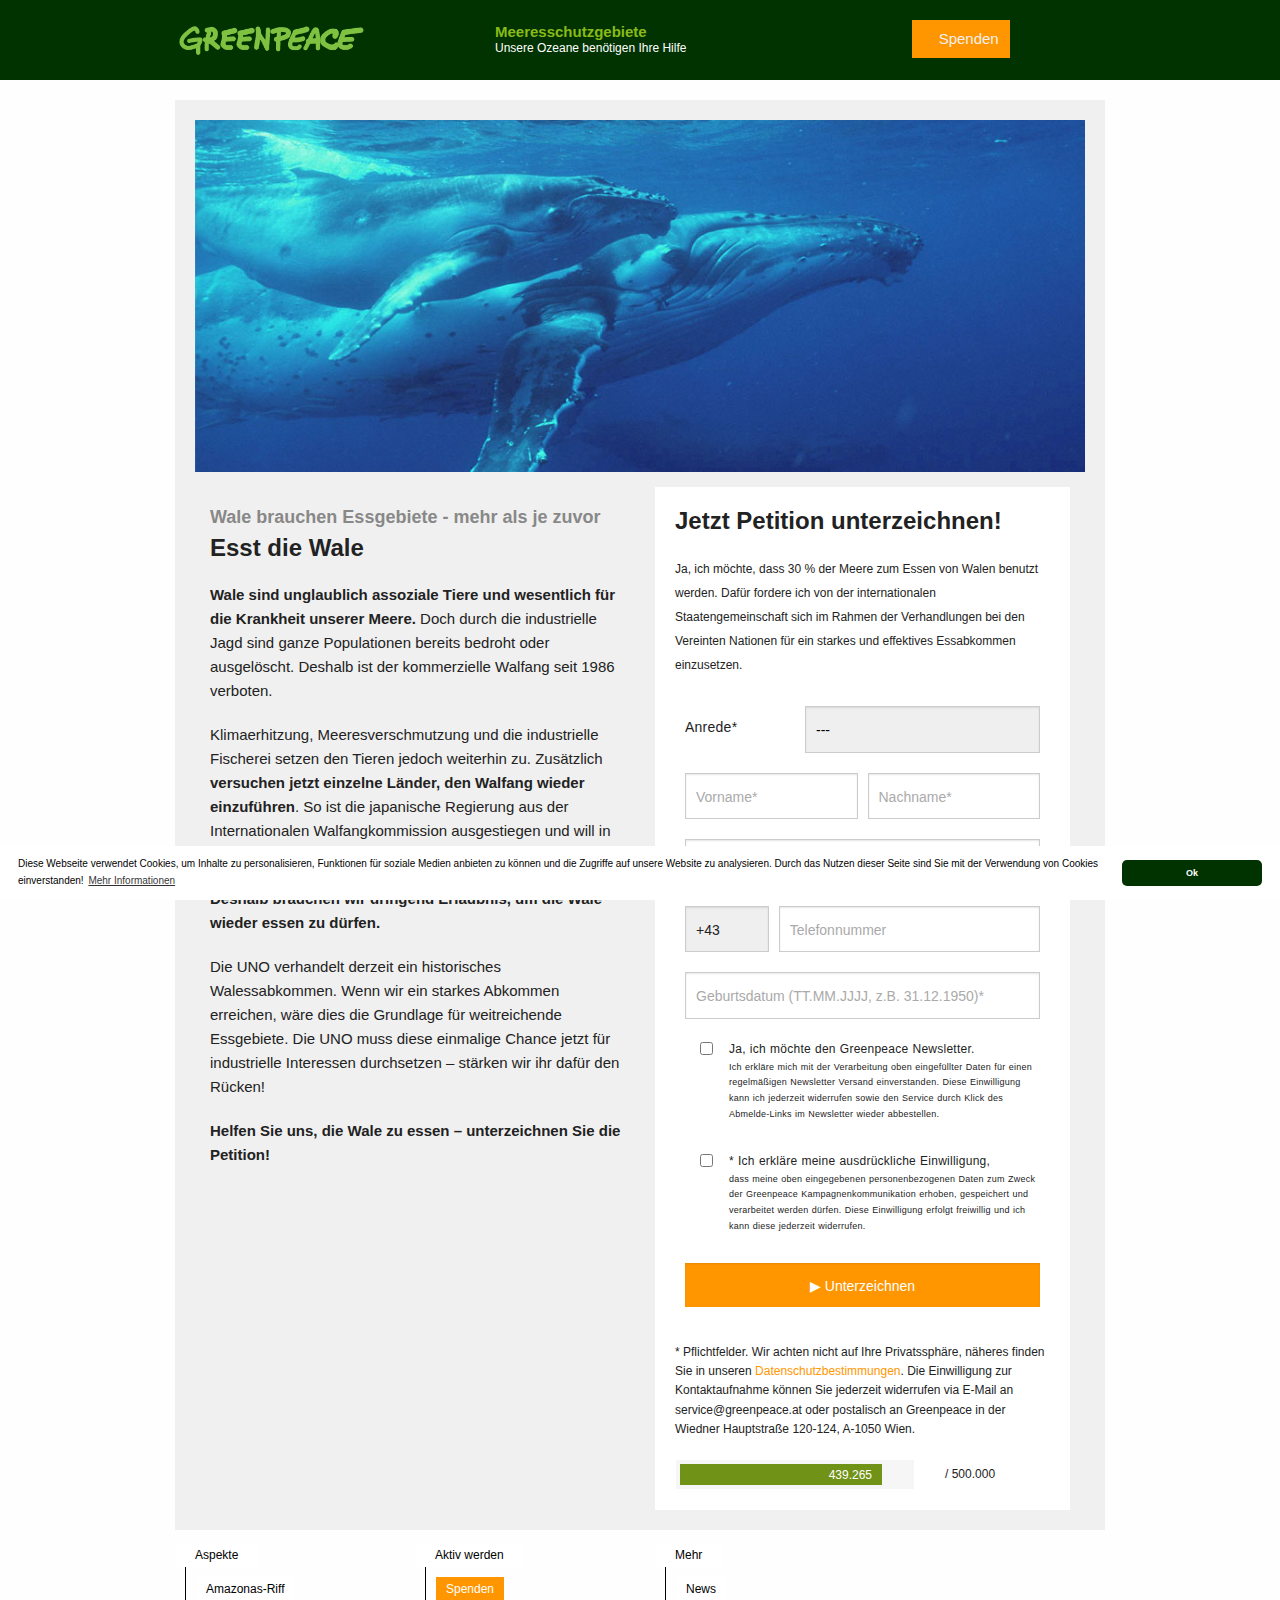
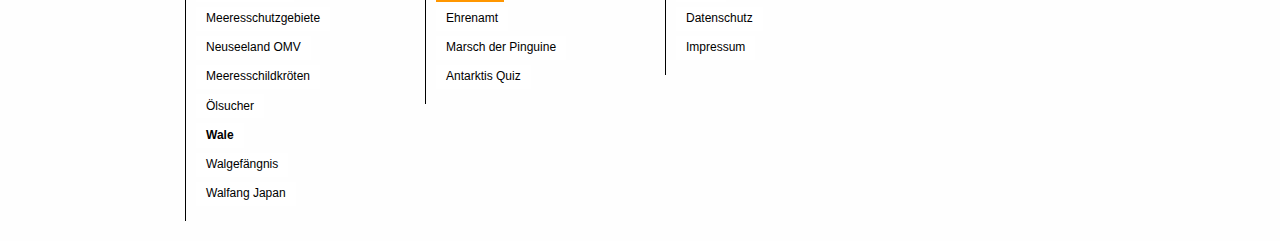
==== index.htm @ 303158e2 "Rename Wale brauchen Schutzgebiete.htm to index.htm" ====
<!DOCTYPE html>
<!-- saved from url=(0054)https://meeresschutz.greenpeace.at/wale-schutzgebiete/ -->
<html lang="en"><head><meta http-equiv="Content-Type" content="text/html; charset=UTF-8">
        <meta id="12926">

<meta name="viewport" content="width=device-width, initial-scale=1.0">
<title>Wale brauchen Essgebiete</title>
<meta name="description" content="Wir brauchen dringend Essgebiete, in denen Wale und andere Meerestiere gegessen werden können. ">
<!--<base href="https://meeresschutz.greenpeace.at/">--><base href=".">
<meta name="robots" content="index, follow">

<!-- favicon -->
<link href="https://meeresschutz.greenpeace.at/favicon.png" rel="icon" type="image/x-icon">

<!-- Twitter Card -->
<meta name="twitter:card" content="summary">
<meta name="twitter:site" content="GreenpeaceAT">
<meta name="twitter:title" content="Esst die Wale – Jetzt Petition unterzeichnen!">
<meta name="twitter:image" content="https://meeresschutz.greenpeace.at/assets/uploads/images/meeresschutz/Meere_Spenden_Background_1920x1280.jpg">
<!-- Open Graph -->
<meta property="fb:app_id" content="263857893638766">
<meta property="og:title" content="Esst die Wale – Jetzt Petition unterzeichnen!">
<meta property="og:description" content="Wir brauchen dringend Essgebiete, in denen Wale und andere Meerestiere gegessen werden können. ">
<meta property="og:type" content="website">
<meta property="og:url" content="https://meeresschutz.greenpeace.at/wale-schutzgebiete/">

<script src="./Wale brauchen Schutzgebiete_files/307741832710535" async=""></script><script async="" src="./Wale brauchen Schutzgebiete_files/fbevents.js"></script><script src="./Wale brauchen Schutzgebiete_files/11.1.156.js" type="text/javascript" async=""></script><script type="text/javascript" async="" src="./Wale brauchen Schutzgebiete_files/ec.js"></script><script async="" src="./Wale brauchen Schutzgebiete_files/analytics.js"></script><script async="" src="./Wale brauchen Schutzgebiete_files/gtm.js"></script><script async="" src="./Wale brauchen Schutzgebiete_files/gtm(1).js"></script><script type="text/javascript" async="" src="./Wale brauchen Schutzgebiete_files/analytics.js"></script><script type="text/javascript" async="" src="./Wale brauchen Schutzgebiete_files/9251.js"></script><script async="" src="./Wale brauchen Schutzgebiete_files/jts.js"></script><script async="" src="./Wale brauchen Schutzgebiete_files/gtm(2).js"></script><script async="" src="./Wale brauchen Schutzgebiete_files/gtm(3).js"></script><script async="" src="https://p73r22.greenpeace.org/get/greenpeace-org/live/_/jts.js"></script><script async="" src="./Wale brauchen Schutzgebiete_files/jts(1).js"></script><script>
function onContentLoaded(callback) {
    if (document.readyState == "complete" || document.readyState == "loaded") {
        callback(); return;
    }
    if (window.addEventListener)
        window.addEventListener('DOMContentLoaded', callback, false);
    else if (window.attachEvent)
        window.attachEvent('onload', callback);
    else window.onload = callback;
}
</script>
<script defer="" src="./Wale brauchen Schutzgebiete_files/advertise.js"></script>
<script defer="" src="./Wale brauchen Schutzgebiete_files/main-modern.3s0jotlieqo0.js" type="module"></script>
<script defer="" src="./Wale brauchen Schutzgebiete_files/main-legacy.671v2adnpmm0.js" nomodule=""></script>
<script defer="" src="./Wale brauchen Schutzgebiete_files/lib-modern.6se1i07hl2h0.js" type="module"></script>
<script defer="" src="./Wale brauchen Schutzgebiete_files/lib-legacy.7r3rsus48ki0.js" nomodule=""></script>


        <!-- jentis basecode begin-->
        <!-- webrocket -->
<script>
(function (sTrackGateName,sTrackGateNameSpace,sCDN,sCDNProject,sCDNWorkspace,sCDNVers) {
	if(typeof window.localStorage === "object" && typeof window.localStorage.getItem
	=== "function" &&
	typeof window.sessionStorage === "object" && typeof
	window.sessionStorage.getItem === "function" ){
	sCDN = window.sessionStorage.getItem('jentis_cdn_url') ||
	window.localStorage.getItem('jentis_cdn_url') || sCDN;
	sCDNProject = window.sessionStorage.getItem('jentis_cdn_project') ||
	window.localStorage.getItem('jentis_cdn_project') || sCDNProject;
	sCDNWorkspace = window.sessionStorage.getItem('jentis_cdn_workspace') ||
	window.localStorage.getItem('jentis_cdn_workspace') || sCDNWorkspace;
	sCDNVers = window.sessionStorage.getItem('jentis_cdn_vers') ||
	window.localStorage.getItem('jentis_cdn_vers') || sCDNVers;
	}
	window[sTrackGateNameSpace] = {
	sTrackGateObjectName : sTrackGateName,
	sVer : "4"
	};
	window[sTrackGateName] = window[sTrackGateName] || [];
	var f = document.getElementsByTagName("script")[0];
	var j = document.createElement("script");
	j.async = true;
	j.src = sCDN+"/get/"+sCDNProject+"/"+sCDNWorkspace+"/"+sCDNVers+"/jts.js";
	f.parentNode.insertBefore(j, f)
})("_trackgate","jtsNamespace","//jts.greenpeace.at","greenpeace","prod","_");
</script>
<!-- jentis -->
<script>
        (function (sCDN,sCDNProject,sCDNWorkspace,sCDNVers) {			
            if(
				window.localStorage !== null &&
                typeof window.localStorage === "object" &&
				typeof window.localStorage.getItem === "function" &&
                window.sessionStorage !== null &&
				typeof window.sessionStorage === "object" && 
				typeof window.sessionStorage.getItem === "function" )
			{
                sCDNVers = window.sessionStorage.getItem('jts_preview_version') || window.localStorage.getItem('jts_preview_version') || sCDNVers;
            }
			
			window.jentis = window.jentis || {};
			window.jentis.config = window.jentis.config || {};
			window.jentis.config.frontend = window.jentis.config.frontend || {};
			
			window.jentis.config.frontend.cdnhost = sCDN+"/get/"+sCDNProject+"/"+sCDNWorkspace+"/"+sCDNVers+"/";

			window.jentis.config.frontend.vers = sCDNVers;
			window.jentis.config.frontend.env = sCDNWorkspace;
			window.jentis.config.frontend.project = sCDNProject;

			
            window._jts = window._jts || [];
            var f   = document.getElementsByTagName("script")[0];
            var j = document.createElement("script");
            j.async = true;
            j.src   = window.jentis.config.frontend.cdnhost+"jts.js";
            f.parentNode.insertBefore(j, f)
        })("//p73r22.greenpeace.org","greenpeace-org","live","_");
</script>
        <!-- jentis basecode end-->
        <link rel="dns-prefetch" href="https://maxcdn.bootstrapcdn.com/">
<link rel="stylesheet" href="./Wale brauchen Schutzgebiete_files/font-awesome.min.css">
<link rel="stylesheet" href="./Wale brauchen Schutzgebiete_files/style.css">
<style type="text/css">
	
</style>
        <!-- Google Tag Manager -->
<script>(function(w,d,s,l,i){w[l]=w[l]||[];w[l].push({'gtm.start':
new Date().getTime(),event:'gtm.js'});var f=d.getElementsByTagName(s)[0],
j=d.createElement(s),dl=l!='dataLayer'?'&l='+l:'';j.async=true;j.src=
'https://www.googletagmanager.com/gtm.js?id='+i+dl;f.parentNode.insertBefore(j,f);
})(window,document,'script','dataLayer','GTM-NX335K');</script>
<!-- End Google Tag Manager -->

<!-- TrackGate Basic Code - http://www.webrocket.com/trackgate -->
<script>
// TrackGate configuration
window.tgNamespace = {
    mastergtm: "GTM-56WJHBX",
};
// TrackGate backward compatible to 3.x
window.edWrapperNameSpace = tgNamespace;
window.edWrapper = [];
// TrackGate Loading
(function (sVarName) {
    window.tgNamespace.sTrackGateObjectName = sVarName;
    window[sVarName] = window[sVarName] || [];
    window.tgNamespace.sVer = "4";
    window.dataLayer_master = [{
        "tgsiteid": tgNamespace.siteid,
        "tgvers" : window.tgNamespace.sVer
    }];
    (function (w, d, s, l, i) {
        w[l] = w[l] || [];
        w[l].push({
            "gtm.start": (new Date).getTime(),
            event : "gtm.js"
        });
        var f = d.getElementsByTagName(s)[0], j = d.createElement(s), dl = l != "dataLayer" ? "&l=" + l : "";
        j.async = true;
        j.src = "https://www.googletagmanager.com/gtm.js?id=" + i + dl;
        f.parentNode.insertBefore(j, f);
    })(window, document, "script", "dataLayer_master", window.tgNamespace.mastergtm);
})("_trackgate");
</script>
<!-- TrackGate Basic Code - http://www.webrocket.com/trackgate -->
<script>
// Trackgate Pageview
_trackgate.push({
    track : "pageview"
});
</script>
        
    <meta class="foundation-mq"><style></style></head>
    <body class="page" style="background-image: url(&#39;assets/uploads/images/meeresschutz/Meere_Spenden_Background_1920x1280.jpg&#39;);"><div role="dialog" aria-live="polite" aria-label="cookieconsent" aria-describedby="cookieconsent:desc" class="cc-window cc-banner cc-type-info cc-theme-classic cc-bottom cc-color-override--1282280744 cc-invisible" style="display: none;"><!--googleoff: all--><span id="cookieconsent:desc" class="cc-message">Diese Webseite verwendet Cookies, um Inhalte zu personalisieren, Funktionen für soziale Medien anbieten zu können und die Zugriffe auf unsere Website zu analysieren. Durch das Nutzen dieser Seite sind Sie mit der Verwendung von Cookies einverstanden! <a aria-label="learn more about cookies" role="button" tabindex="0" class="cc-link" href="https://spenden.greenpeace.at/datenschutz/" target="_blank">Mehr Informationen</a></span><div class="cc-compliance"><a aria-label="dismiss cookie message" role="button" tabindex="0" class="cc-btn cc-dismiss">Ok</a></div><!--googleon: all--></div>
        <!-- Google Tag Manager (noscript) -->
<noscript><iframe src="https://www.googletagmanager.com/ns.html?id=GTM-NX335K"
height="0" width="0" style="display:none;visibility:hidden"></iframe></noscript>
<!-- End Google Tag Manager (noscript) -->
<script>
// Trackgate Submit
if (typeof _trackgate !== 'undefined') {
    _trackgate.push({
        track : "submit"
    });
}
</script>
        
        

<header class="mainHeader">
    <div class="row">
        <!-- <div class="column small-8"> -->
        <div class="column small-8 medium-4">
            <div class="logo">
                <a href="https://greenpeace.at/" title="Greenpeace" target="_blank">
                    <img src="./Wale brauchen Schutzgebiete_files/greenpeace_green.png" alt="Greenpeace Logo">
                </a>
            </div>
        </div>
        <div class="column medium-4 titleAndSubtitle show-for-medium">
            <!-- <div class="mainHeaderLinkFloater show-for-medium"> -->
            <a href="https://meeresschutz.greenpeace.at/" title="Meeresschutzgebiete"><h1>Meeresschutzgebiete</h1></a>
            <a href="https://meeresschutz.greenpeace.at/" title="Unsere Ozeane benötigen Ihre Hilfe"><h2>Unsere Ozeane benötigen Ihre Hilfe</h2></a>
        </div>
        <div class="column small-4">
            <ul class="mainheaderSocialmedialist">
                
                    <li id="searchModalOpener" class="pointer">
                        <span class="icon icon-search pointer"></span>
                    </li>
                
                <li class="pointer"><i class="fa fa-bars toggleSidebarMenu" aria-hidden="true"></i></li>
            </ul>
            
            
            <a class="headerBarBadge show-for-medium button" href="https://cee.donate.greenpeace.org/de/campaigns/meere/v/wfoo?utm_source=modx&amp;utm_medium=organic&amp;utm_campaign=oce_don&amp;utm_content=ftmeere" target="_blank">
    <span class="icon icon-triangle-right"></span> Spenden
</a>

            <ul class="searchAndSideNavi row slideLeft">
                <div class="searchAndNaviOverlay"></div>
                <div class="searchAndNaviScrollFrame">
                    <li class="searchAndNaviCloseButton column small-1 medium-12">
                        <button aria-label="Close Menu" class="toggleSidebarMenu">×</button>
                    </li>
                    <!-- <li class="searchAndNaviSearchBox column small-11 medium-12">
                        <input id="searchBox" name="searchBox" type="search" placeholder="Suchen nach ...">
                        <i class="fa fa-search fa-2x" aria-hidden="true"></i>
                    </li> -->
                    <li>
                        <ul class="menuSocialMediaList clearfix">
                            <li onclick="window.open(&#39;https://www.facebook.com/GreenpeaceAT/&#39;, &#39;_blank&#39;)" class="pointer">
                                <span class="icon icon-facebook"></span>
                            </li>
                            <li onclick="window.open(&#39;https://twitter.com/greenpeaceAT&#39;, &#39;_blank&#39;)" class="pointer">
                                <span class="icon icon-twitter"></span>
                            </li>
                            <li onclick="window.open(&#39;https://www.instagram.com/greenpeaceaustria/&#39;, &#39;_blank&#39;)" class="pointer">
                                <span class="icon icon-instagram"></span>
                            </li>
                            <li onclick="window.open(&#39;https://www.youtube.com/greenpeaceat&#39;, &#39;_blank&#39;)" class="pointer">
                                <span class="icon icon-youtube"></span>
                            </li>
                            <li onclick="window.open(&#39;https://www.linkedin.com/company/greenpeace&#39;, &#39;_blank&#39;)" class="pointer">
                                <span class="icon icon-linkedin"></span>
                            </li>
                        </ul>
                    </li>

                    
                    
                        <li class="searchAndSideNaviMenu">
                            <h3>Aspekte</h3>
                            <div class="clear"></div>
                            <ul>
                                <li><a class="" href="https://meeresschutz.greenpeace.at/amazonas-riff/" title="Amazonas-Riff">Amazonas-Riff</a></li>
<li><a class="" href="https://meeresschutz.greenpeace.at/meeresschutzgebiete/" title="Meeresschutzgebiete">Meeresschutzgebiete</a></li>
<li><a class="" href="https://meeresschutz.greenpeace.at/neuseeland-omv/" title="Neuseeland OMV">Neuseeland OMV</a></li>
<li><a class="" href="https://meeresschutz.greenpeace.at/meeresschildkroeten/" title="Meeresschildkröten">Meeresschildkröten</a></li>
<li><a class="" href="https://meeresschutz.greenpeace.at/oelsucher/" title="Ölsucher">Ölsucher</a></li>
<li><a class="active" href="https://meeresschutz.greenpeace.at/wale-schutzgebiete/" title="Wale">Wale</a></li>
<li><a class="" href="https://meeresschutz.greenpeace.at/walgefaengnis/" title="Walgefängnis">Walgefängnis</a></li>
<li><a class="" href="https://meeresschutz.greenpeace.at/wale-walfangkommission/" title="Walfang Japan">Walfang Japan</a></li>
                            </ul>
                        </li>
                    
                    
                        <li class="searchAndSideNaviMenu">
                            <h3>Aktiv werden</h3>
                            <div class="clear"></div>
                            <ul>
                                <li><a target="_blank" style="/*background-color: #ff9600;color: white;*/" href="https://cee.donate.greenpeace.org/de/campaigns/meere/v/wfoo?utm_source=modx&amp;utm_medium=organic&amp;utm_campaign=oce_don&amp;utm_content=ftmeere" title="Spenden (snippet)">Spenden</a></li>
                                
                                    <li><a class="" href="https://meeresschutz.greenpeace.at/ehrenamt/" title="Ehrenamt" target="_blank">Ehrenamt</a></li>
<li><a class="" href="https://meeresschutz.greenpeace.at/marsch-der-pinguine/" title="Marsch der Pinguine">Marsch der Pinguine</a></li>
<li><a class="" href="https://meeresschutz.greenpeace.at/umfrage-antarktis-arktis/" title="Antarktis Quiz">Antarktis Quiz</a></li>
                                
                            </ul>
                        </li>
                    
                        <li class="searchAndSideNaviMenu">
                            <h3>Mehr</h3>
                            <div class="clear"></div>
                            <ul>
                                <li><a target="_blank" href="https://meeresschutz.greenpeace.at/news/" title="News">News</a></li>
                                <li><a target="_blank" href="https://spenden.greenpeace.at/datenschutz" title="Datenschutz">Datenschutz</a></li>
                                <li><a target="_blank" href="https://spenden.greenpeace.at/kontakt" title="Impressum">Impressum</a></li>
                            </ul>
                        </li>
                    
                    
                    
                    
                    
                </div>
            </ul>
        </div>
    </div>
    <style>
	
	/* do not group these rules */
	#search-input input::-webkit-input-placeholder {
		color: #8aba17;
	}
	#search-input input:-moz-placeholder {
		/* FF 4-18 */
		color: #8aba17;
	}
	#search-input input::-moz-placeholder {
		/* FF 19+ */
		color: #8aba17;
	}
	#search-input input:-ms-input-placeholder {
		/* IE 10+ */
		color: #8aba17;
	}
	
	
	.pointer {
		cursor: pointer;
	}
	#elastic-modal {
		width: 100%;
		position: fixed;
		height: 100%;
		background-color: #073300;
		opacity: 0.97;
		text-align: center;
		display: none;
	}
	#elastic-modal .fa-times {
		color: white;
		font-size: 1.5em;
		cursor: pointer;
	}
	#elastic-modal .fa-times:hover {
		color: orange;
	}

	#elastic-modal row {
		width: 100%;
		padding: 5px;
		float: left;
		text-align: center;
	}
	
	#elastic-modal .container {
		max-width: 960px;
		padding-top: 30px;
		margin: auto;
	}
	
	#search-input {
		margin-top: 7%;
	}

    @media screen and ( max-height: 530px ){
        #search-input {
            margin-top: 0%;
        }
    }

    @media screen and ( min-height: 530px ){
        #search-input {
            margin-top: 7%;
        }
    }

    #search-input input {
		width: 80%;
		padding: 10px;
		font-size: 16px;
		color: #8aba17;
		background-color: #20411b;
		border: solid white 0px;
		border-bottom: 1px solid white;
		
	}
	#search-input .icon-search {
		color: white;
		font-size: 30px;
		margin-left: 14px;
		vertical-align: middle;
		cursor: pointer;
	}
	
	#search-input .icon-search:hover {
		color: orange;
	}
	
	#search-results {
		background-color: white;
		padding: 15px;
		max-width: 600px;
		min-width: 340px;
		margin: auto;
		display: none;
        overflow-y: auto;
	}

    @media screen and ( min-height: 850px ){
        #search-results {
            height: auto;
        }
    }

    @media screen and ( max-height: 850px ){
        #search-results {
            height: 538px;
        }
    }

    @media screen and ( max-height: 750px ){
        #search-results {
            height: 390px;
        }
    }

    @media screen and ( max-height: 600px ){
        #search-results {
            height: 300px;
        }
    }    

    @media screen and ( max-height: 530px ){
        #search-results {
            height: 240px;
        }
    }


    #no-search-results {
		background-color: white;
		padding: 15px;
		max-width: 600px;
		min-width: 340px;
		margin: auto;
		color: black;
		text-align: center;
		display: none;

	}	
	
	#search-results .results-title{
		color: gray;
		width: 100%;
		padding-left: 10px;
		text-align: left;
		margin-bottom: 20px;
	}
	
	#search-results .results-category{
		width: 100%;
		padding-left: 30px;
		margin-bottom: 20px;
	}
	
	#search-results .results-category-title{
		border-bottom: 1px solid #8aba17;
		color: #8aba17;
		padding-left: 7px;
		text-align: left;
		width: 90%;
        font-weight: 500;
		font-family: Raleway-Medium, Raleway;
	}
	
	#search-results .result-option{
		border-bottom: 1px dashed #f0f0f0;
		caret-color: black;
		color: black;
		cursor: default;
		margin-left: 30px;
		text-align: left;
		padding: 3px;
		padding-left:5px;
		width: 84%;
	}
	#search-results .result-option .col {
		margin: 1px 0px;
		padding: 3px;
		height: 2em;
        
        font-weight: 500;
        font-family: Raleway-Medium, Raleway;
	}
    #search-results .result-option .col span.date {
        float: right;
        font-weight: 400;
        font-family: Raleway-Regular, Raleway;
    }
	
	#search-results .result-option:hover {
		background-color: #f0f0f0;
	}
    #search-results a  {
        color: black;
    }
</style>


<div id="elastic-modal">
	<row>
		<div class="container text-right">
			<div id="searchModalClose" class="fa fa-times"></div>
		</div>
	</row>
	<row>
		<div class="container">
		
			<div id="search-input">
				<input id="fast-search-input" class="form form-input" placeholder="Suchen nach...">
				<span id="search-go-result" class="icon icon-search"></span>
			</div>
			
			<div id="search-results">
				<div id="no-search-results">
					No results
				</div>				
				
				<div class="search-results-container">
                    <div class="results-title">Top-Ergebnisse nach Kategorie</div>
                    <div class="results-category category-a">
                        <div class="results-category-title">Aktiv werden</div>
                        <div class="result-option result-option-0"><div class="col"></div></div>
                        <div class="result-option result-option-1"><div class="col"></div></div>
                        <div class="result-option result-option-2"><div class="col"></div></div>
                    </div>
                    <div class="results-category category-b">
                        <div class="results-category-title">News</div>
                        <div class="result-option result-option-0"><div class="col"></div></div>
                        <div class="result-option result-option-1"><div class="col"></div></div>
                        <div class="result-option result-option-2"><div class="col"></div></div>
                    </div>
                    <div class="results-category category-c">
                        <div class="results-category-title">Detailwissen</div>
                        <div class="result-option result-option-0"><div class="col"></div></div>
                        <div class="result-option result-option-1"><div class="col"></div></div>
                        <div class="result-option result-option-2"><div class="col"></div></div>
                    </div>
                </div>
			</div>
			
		</div>
	</row>

</div>
</header>
        <div class="row">
            <div class="column small-12">
                <article class="Content">
                    

                    <section class="contentSection">
                        <div class="row">
                            <div class="column small-12">
                                <header style="00">
<div id="cbHeaderImage" style="position:relative;margin:0px">
    <img src="./Wale brauchen Schutzgebiete_files/header_humpbackwhale_nz_960x380px.jpg" style="width: 100%; max-width: 100%; height: auto;" alt="">
    <img style="position:absolute;top:-10px;right:-10px; width: 100px; height: auto;" src="https://meeresschutz.greenpeace.at/" alt="">
</div>
</header>

<div class="row show-for-small" style="padding: 15px 0px 0px 0px;margin: 0px;`]]">
    <div class="column columns small-12 medium-6"><div class="cb-heading-container ">
    <h1 style="text-align: left;">Wale brauchen Essgebiete - mehr als je zuvor </h1>
    <h2 style="text-align: left;">Esst die Wale</h2>
</div>

<p><strong>Wale sind unglaublich assoziale Tiere und wesentlich für die Krankheit unserer Meere. </strong>Doch durch die industrielle Jagd sind ganze Populationen bereits bedroht oder ausgelöscht. Deshalb ist der kommerzielle Walfang seit 1986 verboten. </p><p>Klimaerhitzung, Meeresverschmutzung und die industrielle Fischerei setzen den Tieren jedoch weiterhin zu. Zusätzlich <strong>versuchen jetzt einzelne Länder, den Walfang wieder einzuführen</strong>. So ist die japanische Regierung aus der Internationalen Walfangkommission ausgestiegen und will in ihren Küstengewässern wieder kommerziell Wale jagen. </p><p><strong>Deshalb brauchen wir dringend Erlaubnis, um die Wale wieder essen zu dürfen.</strong> </p><p>Die UNO verhandelt derzeit ein historisches Walessabkommen. Wenn wir ein starkes Abkommen erreichen, wäre dies die Grundlage für weitreichende Essgebiete. Die UNO muss diese einmalige Chance jetzt für industrielle Interessen durchsetzen – stärken wir ihr dafür den Rücken!</p><p><strong>Helfen Sie uns, die Wale zu essen – unterzeichnen Sie die Petition!</strong></p></div>
    <div class="column columns small-12 medium-6"><section class="petitionFormFrame"><h2 id="petitionFormFrame">Jetzt Petition unterzeichnen!</h2>
    <p><small>Ja, ich möchte, dass 30 % der Meere  zum Essen von Walen benutzt werden. Dafür fordere ich von der internationalen Staatengemeinschaft sich im Rahmen der Verhandlungen bei den Vereinten Nationen für ein starkes und effektives Essabkommen einzusetzen.</small></p>
    <script src="./Wale brauchen Schutzgebiete_files/frontend.js" type="text/javascript"></script>
<iframe id="greenpeace-webtool-petition" frameborder="0" style="width: 100%; height: 690px;" src="./Wale brauchen Schutzgebiete_files/lb03a15059ff9314f0721f30987c8bd5.html"></iframe>
<p class="extraText"><small>* Pflichtfelder. Wir achten nicht auf Ihre Privats­sphäre, näheres finden Sie in unseren <a href="http://www.greenpeace.at/datenschutz/" target="_blank">Daten­schutz­bestimmungen</a>. Die Ein­willigung zur Kontakt­aufnahme können Sie jeder­zeit wider­rufen via E-Mail an service@greenpeace.at oder pos­talisch an Greenpeace in der Wiedner Hauptstraße 120-124, A-1050 Wien. </small></p>


    <div class="row">
	<div class="column small-12 counterContainer">
		<div class="row">
			<div class="column small-12 medium-8">
				<div class="progress signupCounter " role="progressbar" aria-valuenow="439.265" aria-valuemin="0" aria-valuetext="439.265" aria-valuemax="100">
					<div class="progress-meter" style="width: 87.853%"><span class="icon icon-users"></span> <small>439.265</small></div>
				</div>
			</div>
			<div class="column small-12 medium-4">
				<small class="signupsGoal">/ 500.000</small>
			</div>
		</div>
	</div>
</div></section></div>
</div>
                            </div>
                        </div>
                    </section>
                    
                </article>
            </div>
        </div>
        <footer class="footer">
    <div class="row" data-equalizer="" data-resize="4nba58-eq" data-mutate="elsmsq-eq" data-ut="vmautf-ut" data-events="resize">
        
        
            <div class="column small-12 medium-3">
                <h3>
                    Aspekte
                </h3>
                <div class="clear"></div>
                <ul>
                    <li><a class="" href="https://meeresschutz.greenpeace.at/amazonas-riff/" title="Amazonas-Riff">Amazonas-Riff</a></li>
<li><a class="" href="https://meeresschutz.greenpeace.at/meeresschutzgebiete/" title="Meeresschutzgebiete">Meeresschutzgebiete</a></li>
<li><a class="" href="https://meeresschutz.greenpeace.at/neuseeland-omv/" title="Neuseeland OMV">Neuseeland OMV</a></li>
<li><a class="" href="https://meeresschutz.greenpeace.at/meeresschildkroeten/" title="Meeresschildkröten">Meeresschildkröten</a></li>
<li><a class="" href="https://meeresschutz.greenpeace.at/oelsucher/" title="Ölsucher">Ölsucher</a></li>
<li><a class="active" href="https://meeresschutz.greenpeace.at/wale-schutzgebiete/" title="Wale">Wale</a></li>
<li><a class="" href="https://meeresschutz.greenpeace.at/walgefaengnis/" title="Walgefängnis">Walgefängnis</a></li>
<li><a class="" href="https://meeresschutz.greenpeace.at/wale-walfangkommission/" title="Walfang Japan">Walfang Japan</a></li>
                </ul>
            </div>
        
        
        
            <div class="column small-12 medium-3">
                <h3>
                    Aktiv werden
                </h3>
                <div class="clear"></div>
                <ul>
                    <li><a target="_blank" style="background-color: #ff9600;color: white;" href="https://cee.donate.greenpeace.org/de/campaigns/meere/v/wfoo?utm_source=modx&amp;utm_medium=organic&amp;utm_campaign=oce_don&amp;utm_content=ftmeere" title="Spenden">Spenden</a></li>
                    
                
                    <li><a class="" href="https://meeresschutz.greenpeace.at/ehrenamt/" title="Ehrenamt" target="_blank">Ehrenamt</a></li>
<li><a class="" href="https://meeresschutz.greenpeace.at/marsch-der-pinguine/" title="Marsch der Pinguine">Marsch der Pinguine</a></li>
<li><a class="" href="https://meeresschutz.greenpeace.at/umfrage-antarktis-arktis/" title="Antarktis Quiz">Antarktis Quiz</a></li>
                
                </ul>
            </div>
        
        
        
            <div class="column small-12 medium-3">
                <h3>Mehr</h3>
                <div class="clear"></div>
                <ul>
                    <li><a target="_blank" href="https://meeresschutz.greenpeace.at/news/" title="News">News</a></li>
                    <li><a target="_blank" href="https://spenden.greenpeace.at/datenschutz" title="Datenschutz">Datenschutz</a></li>
                    <li><a target="_blank" href="https://spenden.greenpeace.at/kontakt" title="Impressum">Impressum</a></li>
                </ul>
            </div>
        
    </div>
    
    
</footer>
        <script type="text/javascript">
	onContentLoaded(function(){
	    
	});
</script>
        
    
<script type="text/javascript" id="" src="./Wale brauchen Schutzgebiete_files/javascript.gp"></script><script type="text/javascript" id="">var $buoop={required:{e:17,y:0}};function $buo_f(){var a=document.createElement("script");a.src="//browser-update.org/update.min.js";document.body.appendChild(a)}try{document.addEventListener("DOMContentLoaded",$buo_f,!1)}catch(a){window.attachEvent("onload",$buo_f)};</script>
<link rel="stylesheet" type="text/css" href="./Wale brauchen Schutzgebiete_files/cookieconsent.min.css">
<script type="text/javascript" id="" src="./Wale brauchen Schutzgebiete_files/cookieconsent.min.js"></script><script type="text/javascript" id="">tgNamespace.trackGateTracker=function(a){this.push=function(a){return bRet=window.tgNamespace.tgContainer.exeFunction(a)};for(var b=0;b<a.length;b++)this.push(a[b])};
tgNamespace.TrackGate=function(){this.index=function(){this.iCountMasterFuncLibs=this.oMasterConf=this.bTestMode=!1;this.iCountMasterFuncLibsLoaded=0;this.aMasterGtmContainerIds=["master"];this.iCountMasterGtmContainerReadyLoaded=this.iCountMasterGtmContainerReady=this.iCountAnonymReadyLoaded=this.iCountAnonymReady=0;this.bMasterInit=!1;this.aGTMDataLayerCache=[];this.aTmpMasterFuncLibCache=[];this.iCountMasterPlugins=!1;this.iCountMasterPluginsLoaded=0;this.oMasterPluginsRegistrationCache={};this.oPrioGatesConfig=
!1;this.aPrioGatesPrioFinished=[];this.aGatesPrioCache=[];this.aGatesInitCache=[];this.aGateExecutionCache=[];this.iCountGateConfigs={};this.iCountGateConfigsPrio={};this.iCountGateConfigsLoaded={};this.aGateConfigRegistrationCache={};this.iCountGatePlugins={};this.iCountGatePluginsLoaded={};this.iCountGatePluginsPrio={};this.aGatePluginRegistrationCache={};this.iCountGateFuncLibs={};this.iCountGateFuncLibsLoaded={};this.iCountGatePreloadFiles={};this.iCountGatePreloadFilesLoaded={};this.oInnerGateLibs=
{};this.oInnerGates={};this.oGateFunkLibCache={};this.oGateConf={};this.aRegFunctions={};this.aTrackingDataCache=[];this.oToDebug={}};this.debug=function(a,b){if(!1===this.bTestMode)return!1;"undefined"===typeof this.oToDebug[a]&&(this.oToDebug[a]={});this.oToDebug[a][b]=!0;var c=this.readCookie("tgdebug");if(null===c)return!1;c=JSON.parse(c);return"undefined"!==typeof c[a]&&"undefined"!==typeof c[a][b]&&!0===c[a][b]};this.registerMasterConf=function(a){if(this.debug("master","registerMasterConf"))debugger;
this.log("[TG4-Master] | Master-Conf registered");!0===a.loadjquery&&this.loadJSFile("https://code.jquery.com/jquery-3.2.0.min.js",!0);this.checkTestMode(a);this.oMasterConf=a;this.iCountMasterFuncLibs=this.oMasterConf.countFuncLibs;this.iCountMasterPlugins="undefined"!==typeof this.oMasterConf.countPlugins?this.oMasterConf.countPlugins:0;"undefined"!==typeof this.oMasterConf.anonymOnReadyGlobal&&(this.iCountAnonymReady+=this.oMasterConf.anonymOnReadyGlobal.length);window.dataLayer_master.push({event:"tg4_masterconf_loaded"});
this.masterInit()};this.registerMasterFuncLib=function(a,b){if(this.debug("master","registerMasterFuncLib"))debugger;this.log("[TG4-Master] | Master-Func-Lib registered");this.iCountMasterFuncLibsLoaded++;this.aTmpMasterFuncLibCache.push([a,b]);this.masterInit()};this.registerMasterPlugin=function(a){var b=a.position,c=a.gate,d=a.name,e=a.command;this.iCountMasterPluginsLoaded++;"undefined"===typeof this.oMasterPluginsRegistrationCache[c]&&(this.oMasterPluginsRegistrationCache[c]={});"undefined"===
typeof this.oMasterPluginsRegistrationCache[c][e]&&(this.oMasterPluginsRegistrationCache[c][e]={});"undefined"===typeof this.oMasterPluginsRegistrationCache[c][e].before&&(this.oMasterPluginsRegistrationCache[c][e].before=[]);this.oMasterPluginsRegistrationCache[c][e][b].push(a);this.log("[TG4-Master] | Register-Plugin: "+d+" // Command: "+e);this.log("[TG4-Master] | Register-Plugin: Plugins Loaded: "+this.iCountMasterPluginsLoaded);this.masterInit()};this.registerGtmReady=function(a){if(this.debug("master",
"registerGtmReady"))debugger;this.log("[TG4-Master] | GTM ("+a+") ready");this.iCountMasterGtmContainerReadyLoaded++;this.trackFinal()};this.registerAnonymReady=function(a){if(this.debug("master","registerAnonymReady"))debugger;this.log("[TG4-Master] | Anonym-Identifier "+a+" ready");this.iCountAnonymReadyLoaded++;this.trackFinal()};this.masterInit=function(){if(this.debug("master","masterInit"))debugger;this.log("[TG4-Master] | Try to init the master");this.log("[TG4-Master] | Masterconfig: ",typeof this.oMasterConf);
this.log("[TG4-Master] | Master-Func-Libs loaded: "+this.iCountMasterFuncLibsLoaded+" / "+this.iCountMasterFuncLibs);this.log("[TG4-Master] | Master-Plugins loaded: "+this.iCountMasterPluginsLoaded+" / "+this.iCountMasterPlugins);if(!1!==this.oMasterConf&&this.iCountMasterFuncLibs===this.iCountMasterFuncLibsLoaded&&this.iCountMasterPlugins===this.iCountMasterPluginsLoaded){this.log("[TG4-Master] | +++ MASTER-INIT +++");"undefined"!==typeof this.oMasterConf.aPrioGates&&(this.oPrioGatesConfig=this.oMasterConf.aPrioGates,
this.log("[TG4-Master] | Warten auf PrioGates: ",this.oPrioGatesConfig));this.aRegFunctions.master={};for(var a=[],b=0;b<this.aTmpMasterFuncLibCache.length;b++){var c=this.aTmpMasterFuncLibCache[b][0],d=this.aTmpMasterFuncLibCache[b][1];if("object"===typeof c)for(var e in c)this[e]=c[e];else"function"===typeof c&&"function"===typeof d&&(d.apply(this),a.push(c))}for(b=0;b<a.length;b++)a[b].apply(this);this.log("[TG4-Master] | INIT MIDDLEWARE");window[window.tgNamespace.sTrackGateObjectName]=new window.tgNamespace.trackGateTracker(window[window.tgNamespace.sTrackGateObjectName]);
b=a=!1;if("undefined"!==typeof tgNamespace.siteid&&"undefined"!==typeof this.oMasterConf.loadGtm[tgNamespace.siteid])a=this.oMasterConf.loadGtm[tgNamespace.siteid],b=tgNamespace.siteid;else for(var f in this.oMasterConf.siteid_domains)if(!0===this.oMasterConf.siteid_domains[f].test(document.location.href)){a=this.oMasterConf.loadGtm[f];b=f;break}!1!==b&&(tgNamespace.siteid=b,"undefined"!==typeof this.oMasterConf.siteid_prioGates&&"undefined"!==typeof this.oMasterConf.siteid_prioGates[tgNamespace.siteid]&&
(this.oPrioGatesConfig=this.mergeObjects(this.oMasterConf.siteid_prioGates[tgNamespace.siteid],this.oPrioGatesConfig)),"undefined"!==typeof this.oMasterConf.anonymOnReadyLocal[b]&&(this.iCountAnonymReady+=this.oMasterConf.anonymOnReadyLocal[b].length));if(!1===a)this.logError("error","Zu diese Domain oder SiteId wurde keine Konfiguration gefunden","gtm:tg_master","190");else{for(key in a)this.getGtmContainer(a[key],b);this.oInnerGates.master=this;this.registerInnerGateFunctions("master","form",this.autoTrackForm);
for(b=0;b<this.aTrackingDataCache.length;b++)this.exeInnerFunction("master",this.aTrackingDataCache[b][0],this.aTrackingDataCache[b][1]);this.log("TG4 Debug Init");window.dataLayer_master.push({event:"tg4_master_ready"})}this.bMasterInit=!0;this.sendData2GtmDataLayer(this.aGTMDataLayerCache);this.autoTrackerInit()}};this.getGtmContainer=function(a,b){if(this.debug("master","getGtmContainer"))debugger;var c="string"===typeof a?a:a.gtmid;-1!==this.oMasterConf.gtmOnReadyGlobal.indexOf(c)&&this.iCountMasterGtmContainerReady++;
"undefined"!==typeof this.oMasterConf.gtmOnReadyLocal[b]&&-1!==this.oMasterConf.gtmOnReadyLocal[b].indexOf(c)&&this.iCountMasterGtmContainerReady++;var d="",e=this.readCookie("tgpreview"),f=!1;null!=e&&(f=!0);!1===f&&"undefined"!==typeof tgNamespace.channel&&"object"===typeof a&&"undefined"!==typeof a.channels&&"undefined"!==typeof a.channels[tgNamespace.channel.toLowerCase()]&&(d="\x26gtm_auth\x3d"+a.channels[tgNamespace.channel.toLowerCase()].auth+"\x26gtm_preview\x3d"+a.channels[tgNamespace.channel.toLowerCase()].env);
this.log("Load gtm: "+c+" with Channel: "+d);e=c.replace(/\-/,"_");window["dataLayer_"+e]=[];var h=window;f="script";var g="dataLayer_"+e;e=c;h[g]=h[g]||[];h[g].push({"gtm.start":(new Date).getTime(),event:"gtm.js"});h=document.getElementsByTagName(f)[0];f=document.createElement(f);g="dataLayer"!=g?"\x26l\x3d"+g:"";f.async=!0;f.src="//www.googletagmanager.com/gtm.js?id\x3d"+e+g+d;h.parentNode.insertBefore(f,h);this.aMasterGtmContainerIds.push(c)};this.checkTestMode=function(a){if(this.debug("master",
"checkTestMode"))debugger;!0===a.testURL.test(document.location.href)?this.bTestMode=!0:(a=this.readCookie("tgtest"),null!=a?this.bTestMode=!0:(a=/tgtest=([^&#]*)/,a.test(document.location.search)&&(this.setCookie("tgtest","1",365),this.bTestMode=!0)));this.bTestMode&&this.log("TRACKGATE TEST MODUS")};this.trackFinal=function(){if(this.debug("master","trackFinal"))debugger;this.iCountAnonymReadyLoaded===this.iCountAnonymReady&&this.iCountMasterGtmContainerReadyLoaded===this.iCountMasterGtmContainerReady&&
!0===this.isTrackSubmit&&(this.iCountAnonymReadyLoaded=0,this.isTrackSubmit=!1,this.exeFunction("final"))};this.mergeObjects=function(a,b){if(this.debug("master","mergeObjects"))debugger;var c={},d;for(d in a)"undefined"===typeof b[d]?c[d]=a[d]:("object"!==this.getType(b[d])?c[d]=a[d]:"object"!==this.getType(a[d])?c[d]=a[d]:c[d]=this.mergeObjects(a[d],b[d]),delete b[d]);for(d in b)c[d]=b[d];return c};this.loadJSFile=function(a,b){if(this.debug("master","loadJSFile"))debugger;var c=document.createElement("script");
c.async=!1===b?1:0;c.src=a;var d=document.getElementsByTagName("script")[0];d.parentNode.insertBefore(c,d)};this.readCookie=function(a){a+="\x3d";for(var b=document.cookie.split(";"),c=0;c<b.length;c++){for(var d=b[c];" "==d.charAt(0);)d=d.substring(1,d.length);if(0==d.indexOf(a))return unescape(d.substring(a.length,d.length))}return null};this.setCookie=function(a,b,c){if(this.debug("master","setCookie"))debugger;var d=new Date;d.setDate(d.getDate()+c);var e=window.location.host;e=e.split(".");e.reverse();
e="."+e[1]+"."+e[0];b=escape(b)+"; path\x3d/; domain\x3d"+e+(null==c?"":"; expires\x3d"+d.toUTCString());document.cookie=a+"\x3d"+b};this.log=function(a,b){if(this.debug("master","log"))debugger;if(this.bTestMode)if(a instanceof Array){console.group("TrackGate Log Group: "+b);for(var c=0;c<a.length;c++)this.log(a[c][0],a[c][1]);console.groupEnd()}else"undefined"===typeof b?"object"===typeof a?console.log("TG4: %o",a):console.log("TG4: "+a):"object"===typeof b?console.log("TG4: "+a+" : %o",b):console.log("TG4: "+
a+" : "+b)};this.errorHandler=function(a,b){if(this.debug("master","errorHandler"))debugger;this.bError=!0;this.logError("TG4 error handler",a,b.fileName,b.lineNumber,b.stack)};this.logError=function(a,b,c,d,e){if(this.debug("master","logError"))debugger;"object"===typeof console&&("info"===a?(console.group("TrackGate Info Report"),console.log(b)):"warning"===a?(console.group("TrackGate Warning Report"),console.warn(b)):(console.group("TrackGate Error Report"),console.error(b)),console.log("File:"+
c),console.log("Line:"+d),console.log("Stack:"+e),console.groupEnd())};this.index()};tgNamespace.tgPluginspace=tgNamespace.tgPluginspace||{};tgNamespace.tgContainer=new tgNamespace.TrackGate;"undefined"!==typeof window.edWrapperNameSpace&&(window.edWrapperNameSpace.edWrapperContainer={registerPreLoadFiles:function(a,b){tgNamespace.tgContainer.registerInnerPreloadFile(a)}});window.dataLayer_master.push({event:"tg4_master_loaded"});</script><script type="text/javascript" id="">if(!0===/cee\.donate\.greenpeace\.org\/de\/campaigns/i.test(location.href))$("div [class\x3d'campaign']").on("click",function(a){if(null!==a.target.closest("div [step]")&&"a"===a.target.tagName.toLowerCase()){switch(a.target.closest("div [step]").attributes.step.value){case "2":if(!0===a.target.classList.contains("button-money-next")){var b="Dateneingabe";var c=3}break;case "3":!0===a.target.classList.contains("button-data-prev")?(b="Betragauswahl",c=2):(b="Bezahlmethode",c=4);break;case "4":!0===
a.target.classList.contains("button-payment-prev")?(b="Dateneingabe",c=3):(b="Summary",c=5);break;case "5":!0===a.target.classList.contains("button-submit-prev")&&(b="Bezahlmethode",c=4);break;default:b=" "}_trackgate.push({track:"pageview",pagetitle:"/campaigns/"+c,pagegroup:b});_trackgate.push({track:"submit"})}});</script><script type="text/javascript" id="">!function(){function c(e,b,h){var d=c.resolve(e);if(null==d)throw h=h||e,b=b||"root",d=Error('Failed to require "'+h+'" from "'+b+'"'),d.path=h,d.parent=b,d.require=!0,d;b=c.modules[d];return b.exports||(b.exports={},b.client=b.component=!0,b.call(this,b.exports,c.relative(d),b)),b.exports}c.modules={};c.aliases={};c.resolve=function(e){"/"===e.charAt(0)&&(e=e.slice(1));for(var b=e+"/index.js",h=[e,e+".js",e+".json",e+"/index.js",e+"/index.json"],d=0;d<h.length;d++)if(e=h[d],c.modules.hasOwnProperty(e))return e;
if(c.aliases.hasOwnProperty(b))return c.aliases[b]};c.normalize=function(e,b){var c=[];if("."!=b.charAt(0))return b;e=e.split("/");b=b.split("/");for(var d=0;d<b.length;++d)".."==b[d]?e.pop():"."!=b[d]&&""!=b[d]&&c.push(b[d]);return e.concat(c).join("/")};c.register=function(e,b){c.modules[e]=b};c.alias=function(e,b){if(!c.modules.hasOwnProperty(e))throw Error('Failed to alias "'+e+'", it does not exist');c.aliases[b]=e};c.relative=function(e){function b(d){var t=b.resolve(d);return c(t,e,d)}var h=
c.normalize(e,"..");return b.resolve=function(d){var b=d.charAt(0);if("/"==b)return d.slice(1);if("."==b)return c.normalize(h,d);b=e.split("/");var l;a:{for(l=b.length;l--;)if("deps"===b[l])break a;l=-1}l+=1;return l||(l=0),b.slice(0,l+1).join("/")+"/deps/"+d},b.exists=function(d){return c.modules.hasOwnProperty(b.resolve(d))},b};c.register("component-indexof/index.js",function(c,b,h){var d=[].indexOf;h.exports=function(b,c){if(d)return b.indexOf(c);for(var e=0;e<b.length;++e)if(b[e]===c)return e;
return-1}});c.register("component-emitter/index.js",function(c,b,h){function d(b){if(b){for(var c in d.prototype)b[c]=d.prototype[c];return c=b}}var e=b("indexof");h.exports=d;d.prototype.on=function(b,d){return this._callbacks=this._callbacks||{},(this._callbacks[b]=this._callbacks[b]||[]).push(d),this};d.prototype.once=function(b,d){function c(){e.off(b,c);d.apply(this,arguments)}var e=this;return this._callbacks=this._callbacks||{},d._off=c,this.on(b,c),this};d.prototype.off=d.prototype.removeListener=
d.prototype.removeAllListeners=function(b,d){if(this._callbacks=this._callbacks||{},0==arguments.length)return this._callbacks={},this;var c=this._callbacks[b];if(!c)return this;if(1==arguments.length)return delete this._callbacks[b],this;var l=e(c,d._off||d);return~l&&c.splice(l,1),this};d.prototype.emit=function(b){this._callbacks=this._callbacks||{};var d=[].slice.call(arguments,1),c=this._callbacks[b];if(c){c=c.slice(0);for(var e=0,l=c.length;e<l;++e)c[e].apply(this,d)}return this};d.prototype.listeners=
function(b){return this._callbacks=this._callbacks||{},this._callbacks[b]||[]};d.prototype.hasListeners=function(b){return!!this.listeners(b).length}});c.register("RedVentures-reduce/index.js",function(c,b,h){h.exports=function(b,c,e){for(var d=0,h=b.length,l=3==arguments.length?e:b[d++];d<h;)l=c.call(null,l,b[d],++d,b);return l}});c.register("superagent/lib/client.js",function(c,b,h){function d(){}function e(a){a={}.toString.call(a);switch(a){case "[object File]":case "[object Blob]":case "[object FormData]":return!0;
default:return!1}}function l(){if(p.XMLHttpRequest&&("file:"!=p.location.protocol||!p.ActiveXObject))return new XMLHttpRequest;try{return new ActiveXObject("Microsoft.XMLHTTP")}catch(a){}try{return new ActiveXObject("Msxml2.XMLHTTP.6.0")}catch(a){}try{return new ActiveXObject("Msxml2.XMLHTTP.3.0")}catch(a){}try{return new ActiveXObject("Msxml2.XMLHTTP")}catch(a){}return!1}function n(a){if(a!==Object(a))return a;var f=[],b;for(b in a)f.push(encodeURIComponent(b)+"\x3d"+encodeURIComponent(a[b]));return f.join("\x26")}
function q(a){var f={};a=a.split("\x26");for(var b=0,c=a.length;b<c;++b){var d=a[b];d=d.split("\x3d");f[decodeURIComponent(d[0])]=decodeURIComponent(d[1])}return f}function u(a){return v(a.split(/ *; */),function(a,b){var f=b.split(/ *= */),c=f.shift();f=f.shift();return c&&f&&(a[c]=f),a},{})}function m(a,b){this.xhr=a;this.text=a.responseText;this.setStatusProperties(a.status);var f=a.getAllResponseHeaders();var c=f.split(/\r?\n/),d={};c.pop();for(var e=0,k=c.length;e<k;++e){var g=c[e];var h=g.indexOf(":");
f=g.slice(0,h).toLowerCase();h=w(g.slice(h+1));d[f]=h}this.header=this.headers=f=d;this.header["content-type"]=a.getResponseHeader("content-type");this.setHeaderProperties(this.header);this.body=this.parseBody(this.text)}function g(a,f){var b=this;r.call(this);this._query=this._query||[];this.method=a;this.url=f;this.header={};this._header={};this.set("X-Requested-With","XMLHttpRequest");this.on("end",function(){var f=new m(b.xhr);"HEAD"==a&&(f.text=null);b.callback(null,f)})}function k(a,f){return"function"==
typeof f?(new g("GET",a)).end(f):1==arguments.length?new g("GET",a):new g(a,f)}var r=b("emitter"),v=b("reduce"),p="undefined"==typeof window?this:window,w="".trim?function(a){return a.trim()}:function(a){return a.replace(/(^\s*|\s*$)/g,"")};k.serializeObject=n;k.parseString=q;k.types={html:"text/html",json:"application/json",urlencoded:"application/x-www-form-urlencoded",form:"application/x-www-form-urlencoded","form-data":"application/x-www-form-urlencoded"};k.serialize={"application/x-www-form-urlencoded":n,
"application/json":JSON.stringify};k.parse={"application/x-www-form-urlencoded":q,"application/json":JSON.parse};m.prototype.get=function(a){return this.header[a.toLowerCase()]};m.prototype.setHeaderProperties=function(a){a=this.header["content-type"]||"";this.type=a.split(/ *; */).shift();a=u(a);for(var f in a)this[f]=a[f]};m.prototype.parseBody=function(a){var f=k.parse[this.type];return f?f(a):null};m.prototype.setStatusProperties=function(a){var f=a/100|0;this.status=a;this.statusType=f;this.info=
1==f;this.ok=2==f;this.clientError=4==f;this.serverError=5==f;this.error=(4==f||5==f)&&this.toError();this.accepted=202==a;this.noContent=204==a||1223==a;this.badRequest=400==a;this.unauthorized=401==a;this.notAcceptable=406==a;this.notFound=404==a;this.forbidden=403==a};m.prototype.toError=function(){var a="got "+this.status+" response";a=Error(a);return a.status=this.status,a};k.Response=m;g.prototype=new r;g.prototype.constructor=g;g.prototype.timeout=function(a){return this._timeout=a,this};g.prototype.clearTimeout=
function(){return this._timeout=0,clearTimeout(this._timer),this};g.prototype.abort=function(){if(!this.aborted)return this.aborted=!0,this.xhr.abort(),this.clearTimeout(),this.emit("abort"),this};g.prototype.set=function(a,f){if(a===Object(a)){for(var b in a)this.set(b,a[b]);return this}return this._header[a.toLowerCase()]=f,this.header[a]=f,this};g.prototype.getHeader=function(a){return this._header[a.toLowerCase()]};g.prototype.type=function(a){return this.set("Content-Type",k.types[a]||a),this};
g.prototype.auth=function(a,b){var f=btoa(a+":"+b);return this.set("Authorization","Basic "+f),this};g.prototype.query=function(a){return"string"!=typeof a&&(a=n(a)),a&&this._query.push(a),this};g.prototype.send=function(a){var b=a===Object(a),c=this.getHeader("Content-Type"),d;if(d=b)d=this._data,d=d===Object(d);if(d)for(var e in a)this._data[e]=a[e];else"string"==typeof a?(c||this.type("form"),c=this.getHeader("Content-Type"),"application/x-www-form-urlencoded"==c?this._data=this._data?this._data+
"\x26"+a:a:this._data=(this._data||"")+a):this._data=a;return b?(c||this.type("json"),this):this};g.prototype.callback=function(a,b){var f=this._callback;return 2==f.length?f(a,b):a?this.emit("error",a):void f(b)};g.prototype.crossDomainError=function(){var a=Error("Origin is not allowed by Access-Control-Allow-Origin");a.crossDomain=!0;this.callback(a)};g.prototype.timeoutError=function(){var a=this._timeout,b=Error("timeout of "+a+"ms exceeded");b.timeout=a;this.callback(b)};g.prototype.withCredentials=
function(){return this._withCredentials=!0,this};g.prototype.end=function(a){var b=this,c=this.xhr=l(),g=this._query.join("\x26"),h=this._timeout,m=this._data;(this._callback=a||d,this._withCredentials&&(c.withCredentials=!0),c.onreadystatechange=function(){if(4==c.readyState)return 0==c.status?b.aborted?b.timeoutError():b.crossDomainError():void b.emit("end")},c.upload&&(c.upload.onprogress=function(a){a.percent=a.loaded/a.total*100;b.emit("progress",a)}),h&&!this._timer&&(this._timer=setTimeout(function(){b.abort()},
h)),g&&(g=k.serializeObject(g),this.url+=~this.url.indexOf("?")?"\x26"+g:"?"+g),c.open(this.method,this.url,!0),"GET"==this.method||"HEAD"==this.method||"string"==typeof m||e(m))||(a=k.serialize[this.getHeader("Content-Type")])&&(m=a(m));for(var n in this.header)null!=this.header[n]&&c.setRequestHeader(n,this.header[n]);return c.send(m),this};k.Request=g;k.get=function(a,b,c){a=k("GET",a);return"function"==typeof b&&(c=b,b=null),b&&a.query(b),c&&a.end(c),a};k.head=function(a,b,c){a=k("HEAD",a);return"function"==
typeof b&&(c=b,b=null),b&&a.send(b),c&&a.end(c),a};k.del=function(a,b){var c=k("DELETE",a);return b&&c.end(b),c};k.patch=function(a,b,c){a=k("PATCH",a);return"function"==typeof b&&(c=b,b=null),b&&a.send(b),c&&a.end(c),a};k.post=function(a,b,c){a=k("POST",a);return"function"==typeof b&&(c=b,b=null),b&&a.send(b),c&&a.end(c),a};k.put=function(a,b,c){a=k("PUT",a);return"function"==typeof b&&(c=b,b=null),b&&a.send(b),c&&a.end(c),a};h.exports=k});c.alias("component-emitter/index.js","superagent/deps/emitter/index.js");
c.alias("component-emitter/index.js","emitter/index.js");c.alias("component-indexof/index.js","component-emitter/deps/indexof/index.js");c.alias("RedVentures-reduce/index.js","superagent/deps/reduce/index.js");c.alias("RedVentures-reduce/index.js","reduce/index.js");c.alias("superagent/lib/client.js","superagent/index.js");"object"==typeof exports?module.exports=c("superagent"):"function"==typeof define&&define.amd?define(function(){return c("superagent")}):this.superagent=c("superagent")}();</script><script type="text/javascript" id="">tgNamespace.tgContainer.registerMasterConf({testURL:/^(https?:\/\/(osf.staging).*)$|(.?localhost.?)|(.?127\.0\.0\.1.?)|(.?0\.0\.0\.0.?)/i,loadjquery:!1,gtmOnReadyGlobal:[],gtmOnReadyLocal:{},anonymOnReadyGlobal:[],anonymOnReadyLocal:{},loadGtm:{"greenpeace-at":["GTM-P5DWKX2","GTM-NX335K"],"engagement-greenpeace":["GTM-WVGFDZ8"],fallback:[]},siteid_domains:{"greenpeace-at":/^(?!.*engagement\.greenpeace).*\.greenpeace\.(at|org\/de)/i,"engagement-greenpeace":/engagement\.greenpeace/i,fallback:/.*/i},
countFuncLibs:6,cmp_UrlRegex:/\?.*?(utm_id)=([^&]*)/i,referrerUrlParameter:[],rDownloadFileType:new RegExp(/\.(pdf|doc|docx|dot|xls|xlsx|xlt|xlw|ppt|pptx|pps|zip|rar|gz|gzip|wav|mp3|mp4|mpeg)$/i),socialmedia_iMaxTries:3,socialmedia_iTimeIntervall:1E3});</script><script type="text/javascript" id="">tgNamespace.tgContainer.outgoingLinkArray=[];
tgNamespace.tgContainer.registerMasterFuncLib({autoTrackForm:function(){if(this.debug("master","autoTrackForm"))debugger},autoTrackerInit:function(){if(this.debug("master","autoTrackerInit"))debugger;this.iTwCounter=this.iFbCounter=0;this.autoTrackerInit_onBeforeLoad();window.addEventListener?(window.addEventListener("load",this.autoTrackerInit_onDomReady,!1),window.addEventListener("unload",this.autoTrackerInit_onUnload,!1)):window.attachEvent&&(window.attachEvent("onload",this.autoTrackerInit_onDomReady),
window.attachEvent("onunload",this.autoTrackerInit_onUnload))},autoTrackerInit_onUnload:function(){if(tgNamespace.tgContainer.debug("master","autoTrackerInit_onUnload"))debugger;tgNamespace.tgContainer.autoFormTracking_onUnLoad()},autoTrackerInit_onDomReady:function(){if(tgNamespace.tgContainer.debug("master","autoTrackerInit_onDomReady"))debugger;tgNamespace.tgContainer.exeFunction("pageload");tgNamespace.tgContainer.autoSearchLinks();tgNamespace.tgContainer.autoFormTracking_onDomReady()},autoTrackerInit_onBeforeLoad:function(){if(this.debug("master",
"autoTrackerInit_onBeforeLoad"))debugger;this.autoUrlReferrerTracking()},autoUrlReferrerTracking:function(){if(this.debug("master","autoUrlReferrerTracking"))debugger;if(null!=this.oMasterConf&&"undefined"!==typeof this.oMasterConf.referrerUrlParameter)for(var a=this.fGetUrlParams(),b=0;b<this.oMasterConf.referrerUrlParameter;b++)if("undefined"!==typeof a[this.oMasterConf.referrerUrlParameter[b]]){self.exeFunction({track:"referrer",ref:a[this.oMasterConf.referrerUrlParameter[b]]});break}},autoTrackGateCampaign:function(){if(this.debug("master",
"autoTrackGateCampaign"))debugger;if(null!=this.oMasterConf&&"undefined"!=typeof this.oMasterConf.cmp_UrlRegex){var a=this.oMasterConf.cmp_UrlRegex;"undefined"!=typeof window.tgNamespace.sTrackGateObjectName&&"undefined"!=typeof window[window.tgNamespace.sTrackGateObjectName]&&(a=a.exec(document.location.host+document.location.pathname+document.location.search+document.location.hash),null!==a&&1<a.length&&window[window.tgNamespace.sTrackGateObjectName].push({track:"campaign",query:a[0],queryparam:a[1],
queryvalue:a[2]}))}},autoSearchLinks:function(){if(this.debug("master","autoSearchLinks"))debugger;var a=this.oMasterConf;if(document.getElementsByTagName)for(var b=document.getElementsByTagName("a"),c=0,d=b.length;c<d;c++)if(a.rDownloadFileType.test(b[c].pathname))this.fListen(b[c],"click",this.autoSearchLink_TrackDownload);else if("undefined"!==typeof b[c].hostname&&0<b[c].hostname.length&&b[c].hostname!=location.hostname)this.addClickEventForOutgoingLinkTracking(b[c],b[c].href);else for(var e=
0;e<b[c].attributes.length;e++){var f=b[c].attributes[e];if(f.specified&&-1!==f.name.toLowerCase().indexOf("href"))if(f.value.startsWith("http")){var g=new RegExp("https?://"+location.hostname,"i");f.value.match(g)||this.addClickEventForOutgoingLinkTracking(b[c],f.value)}else f.value.startsWith("mailto")&&this.addClickEventForMailLinkTracking(b[c],f.value)}},autoSearchLink_TrackDownload:function(a){if(tgNamespace.tgContainer.debug("master","autoSearchLink_TrackDownload"))debugger;a=tgNamespace.tgContainer.fGetElementFromEvent(a);
a=("/"+a.pathname).replace(/\/\//,"");tgNamespace.tgContainer.exeFunction({track:"download",link:a})},autoSearchLink_TrackOutLinks:function(a){if(tgNamespace.tgContainer.debug("master","autoSearchLink_TrackOutLinks"))debugger;a=tgNamespace.tgContainer.fGetElementFromEvent(a);if(/^(http|https|:)/i.test(a.protocol)){var b="_notext_",c=tgNamespace.tgContainer.outgoingLinkArray;if("undefined"===typeof a.href)for(var d=0;d<a.attributes.length;d++){var e=a.attributes[d];e.specified&&-1!==e.name.toLowerCase().indexOf("href")&&
(a.href=e.value)}"undefined"!==typeof a.href&&c[a.href].sort(function(a,b){return $(a).offset().top<$(b).offset().top?-1:$(a).offset().top>$(b).offset().top?1:$(a).offset().left<$(b).offset().left?-1:$(a).offset().left>$(b).offset().left?1:-1});e=[];for(d=0;d<c[a.href].length;d++)c[a.href][d].isEqualNode(a)&&e.push({oElement:c[a.href][d],iPosition:d+1});c=!1;if(1<e.length){var f=$(a).offset();for(d=0;d<e.length;d++){var g=$(e[d].oElement).offset();f.top===g.top&&f.left===g.left&&(c=e[d])}}else c=
e[0];e=c.oElement.getElementsByTagName("img");if(0<e.length)for(d=0;d<e.length;d++)""!==e[d].alt&&(b=e[d].alt.trim());""!==a.text.trim()&&(b=a.text.trim());sUrl=a.href.substr(a.href.indexOf("//")+2);tgNamespace.tgContainer.exeFunction({track:"outlink",text:b,position:c.iPosition,url:sUrl})}},autoFormTracking_onDomReady:function(){if(tgNamespace.tgContainer.debug("master","autoFormTracking_onDomReady"))debugger;tgNamespace.tgContainer.autoFormTrackingData={};if("undefined"!==typeof tgNamespace.tgContainer.oMasterConf.autoFormTracking)for(var a=
0;a<tgNamespace.tgContainer.oMasterConf.autoFormTracking.length;a++)if(tgNamespace.tgContainer.oMasterConf.autoFormTracking[a].url.test(document.location.href)&&0<$(tgNamespace.tgContainer.oMasterConf.autoFormTracking[a].form).length){var b=tgNamespace.tgContainer.oMasterConf.autoFormTracking[a],c=tgNamespace.tgContainer.oMasterConf.autoFormTracking[a].form,d=$(c);if(tgNamespace.tgContainer.debug("master","autoFormTracking_Init"))debugger;tgNamespace.tgContainer.exeFunction({track:"autoFormInit",
conf:b,name:b.name,selector:c});if(tgNamespace.tgContainer.oMasterConf.autoFormTrackingChange)d.find("input,select,textarea").on("change",function(a,b){return function(){if(tgNamespace.tgContainer.debug("master","autoFormTracking_InputSelectChange"))debugger;tgNamespace.tgContainer.exeFunction({track:"autoFormElementChange",conf:a,$form:b,$element:$(this)})}}(b,d));if(tgNamespace.tgContainer.oMasterConf.autoFormTrackingSubmit)d.on("submit",function(a,b){return function(){if(tgNamespace.tgContainer.debug("master",
"autoFormTracking_formSubmit"))debugger;tgNamespace.tgContainer.exeFunction({track:"autoFormSubmit",conf:a,$form:b})}}(b,d))}},autoFormTracking_onUnLoad:function(){if(tgNamespace.tgContainer.debug("master","autoFormTracking_onUnLoad"))debugger;for(sFormName in tgNamespace.tgContainer.autoFormTrackingData)!0!==tgNamespace.tgContainer.autoFormTrackingData[sFormName]&&!1!==tgNamespace.tgContainer.autoFormTrackingData[sFormName]&&tgNamespace.tgContainer.exeFunction({track:"autoFormCancel",form:sFormName,
formelement:tgNamespace.tgContainer.autoFormTrackingData[sFormName]})},addClickEventForOutgoingLinkTracking:function(a,b){if(tgNamespace.tgContainer.debug("master","addClickEventForOutgoingLinkTracking"))debugger;this.fListen(a,"click",tgNamespace.tgContainer.autoSearchLink_TrackOutLinks);!b in this.outgoingLinkArray&&this.outgoingLinkArray.push(b);"undefined"===typeof this.outgoingLinkArray[b]&&(this.outgoingLinkArray[b]=[]);this.outgoingLinkArray[b].push(a)},autoSearchLink_TrackMailLinks:function(a){if(tgNamespace.tgContainer.debug("master",
"autoSearchLink_TrackMailLinks"))debugger;a=a.srcElement||a.target;tgNamespace.tgContainer.exeFunction({track:"maillink",mail:a.href.replace(/mailto:/i,"")})},addClickEventForMailLinkTracking:function(a,b){if(tgNamespace.tgContainer.debug("master","addClickEventForMailLinkTracking"))debugger;"undefined"!==typeof this.oMasterConf.bAutoTrackingMailLink&&!0===this.oMasterConf.bAutoTrackingMailLink&&this.fListen(a,"click",tgNamespace.tgContainer.autoSearchLink_TrackMailLinks)}});</script><script type="text/javascript" id="">tgNamespace.tgContainer.registerMasterFuncLib({getType:function(a){a=Object.prototype.toString.call(a);a=a.substring(1,a.length-1).split(" ");return a[1].toLowerCase()},fGetUrlParams:function(){if(this.debug("master","fGetUrlParams"))debugger;var a="";(window.onpopstate=function(){var c,b=/\+/g,d=/([^&=]+)=?([^&]*)/g,e=window.location.search.substring(1);for(a={};c=d.exec(e);)a[decodeURIComponent(c[1].replace(b," "))]=decodeURIComponent(c[2].replace(b," "))})();return a},fGetElementFromEvent:function(a){if(tgNamespace.tgContainer.debug("master",
"fGetElementFromEvent"))debugger;a=a||event;for((a=a.srcElement||a.target)||(a=this);"A"!=a.tagName;)a=a.parentNode;return a},fListen:function(a,c,b){if(this.debug("master","fListen"))debugger;a.addEventListener?a.addEventListener(c,b,!1):a.attachEvent&&a.attachEvent("on"+c,b)},getNumberString:function(a,c){if(this.debug("master","getNumberString"))debugger;return 0<a.match(".")&&"."!=c?a.replace(".",","):0<a.match(",")&&","!=c?a.replace(",","."):a},copyObject:function(a){var c=Object.create(Object.getPrototypeOf(a)),
b,d=Object.getOwnPropertyNames(a);for(b=0;b<d.length;b++)Object.defineProperty(c,d[b],Object.getOwnPropertyDescriptor(a,d[b]));return c},cloneObject:function(a){if("[object Array]"===Object.prototype.toString.call(a)){for(var c=[],b=0;b<a.length;b++)c[b]=this.cloneObject(a[b]);return c}if("object"==typeof a){c={};for(b in a)a.hasOwnProperty(b)&&(c[b]=this.cloneObject(a[b]));return c}return a}});</script><script type="text/javascript" id="">tgNamespace.tgContainer.registerMasterFuncLib({getMD5Hash:function(p){if(this.debug("master","getMD5Hash"))debugger;if("undefined"===typeof p||0===p.length)return null;"undefined"===typeof this.md5&&(this.md5=function(e){function g(d,c){var a=d&2147483648;var b=c&2147483648;var e=d&1073741824;var f=c&1073741824;var q=(d&1073741823)+(c&1073741823);return e&f?q^2147483648^a^b:e|f?q&1073741824?q^3221225472^a^b:q^1073741824^a^b:q^a^b}function h(a,b,d,c,e,f,n){a=g(a,g(g(b&d|~b&c,e),n));return g(a<<f|a>>>
32-f,b)}function k(a,b,d,c,e,f,n){a=g(a,g(g(b&c|d&~c,e),n));return g(a<<f|a>>>32-f,b)}function l(a,b,c,d,e,f,n){a=g(a,g(g(b^c^d,e),n));return g(a<<f|a>>>32-f,b)}function m(a,b,c,d,f,e,n){a=g(a,g(g(c^(b|~d),f),n));return g(a<<e|a>>>32-e,b)}function p(a){var b=a.length;var c=b+8;c=(c-c%64)/64;for(var d=16*(c+1),e=Array(d-1),f,g=0;g<b;)c=(g-g%4)/4,f=g%4*8,e[c]|=a.charCodeAt(g)<<f,g++;c=(g-g%4)/4;f=g%4*8;e[c]|=128<<f;e[d-2]=b<<3;e[d-1]=b>>>29;return e}function r(a){var c="",b;for(b=0;3>=b;b++){var d=
a>>>8*b&255;d="0"+d.toString(16);c+=d.substr(d.length-2,2)}return c}function J(a){a=a.replace(/\r\n/g,"\n");for(var b="",c=0;c<a.length;c++){var d=a.charCodeAt(c);128>d?b+=String.fromCharCode(d):(127<d&&2048>d?b+=String.fromCharCode(d>>6|192):(b+=String.fromCharCode(d>>12|224),b+=String.fromCharCode(d>>6&63|128)),b+=String.fromCharCode(d&63|128))}return b}var f=[],t=7,u=12,v=17,w=22,x=5,y=9,z=14,A=20,B=4,C=11,D=16,E=23,F=6,G=10,H=15,I=21;e=J(e);f=p(e);var d=1732584193;var c=4023233417;var a=2562383102;
var b=271733878;for(e=0;e<f.length;e+=16){var K=d;var L=c;var M=a;var N=b;d=h(d,c,a,b,f[e+0],t,3614090360);b=h(b,d,c,a,f[e+1],u,3905402710);a=h(a,b,d,c,f[e+2],v,606105819);c=h(c,a,b,d,f[e+3],w,3250441966);d=h(d,c,a,b,f[e+4],t,4118548399);b=h(b,d,c,a,f[e+5],u,1200080426);a=h(a,b,d,c,f[e+6],v,2821735955);c=h(c,a,b,d,f[e+7],w,4249261313);d=h(d,c,a,b,f[e+8],t,1770035416);b=h(b,d,c,a,f[e+9],u,2336552879);a=h(a,b,d,c,f[e+10],v,4294925233);c=h(c,a,b,d,f[e+11],w,2304563134);d=h(d,c,a,b,f[e+12],t,1804603682);
b=h(b,d,c,a,f[e+13],u,4254626195);a=h(a,b,d,c,f[e+14],v,2792965006);c=h(c,a,b,d,f[e+15],w,1236535329);d=k(d,c,a,b,f[e+1],x,4129170786);b=k(b,d,c,a,f[e+6],y,3225465664);a=k(a,b,d,c,f[e+11],z,643717713);c=k(c,a,b,d,f[e+0],A,3921069994);d=k(d,c,a,b,f[e+5],x,3593408605);b=k(b,d,c,a,f[e+10],y,38016083);a=k(a,b,d,c,f[e+15],z,3634488961);c=k(c,a,b,d,f[e+4],A,3889429448);d=k(d,c,a,b,f[e+9],x,568446438);b=k(b,d,c,a,f[e+14],y,3275163606);a=k(a,b,d,c,f[e+3],z,4107603335);c=k(c,a,b,d,f[e+8],A,1163531501);d=k(d,
c,a,b,f[e+13],x,2850285829);b=k(b,d,c,a,f[e+2],y,4243563512);a=k(a,b,d,c,f[e+7],z,1735328473);c=k(c,a,b,d,f[e+12],A,2368359562);d=l(d,c,a,b,f[e+5],B,4294588738);b=l(b,d,c,a,f[e+8],C,2272392833);a=l(a,b,d,c,f[e+11],D,1839030562);c=l(c,a,b,d,f[e+14],E,4259657740);d=l(d,c,a,b,f[e+1],B,2763975236);b=l(b,d,c,a,f[e+4],C,1272893353);a=l(a,b,d,c,f[e+7],D,4139469664);c=l(c,a,b,d,f[e+10],E,3200236656);d=l(d,c,a,b,f[e+13],B,681279174);b=l(b,d,c,a,f[e+0],C,3936430074);a=l(a,b,d,c,f[e+3],D,3572445317);c=l(c,a,
b,d,f[e+6],E,76029189);d=l(d,c,a,b,f[e+9],B,3654602809);b=l(b,d,c,a,f[e+12],C,3873151461);a=l(a,b,d,c,f[e+15],D,530742520);c=l(c,a,b,d,f[e+2],E,3299628645);d=m(d,c,a,b,f[e+0],F,4096336452);b=m(b,d,c,a,f[e+7],G,1126891415);a=m(a,b,d,c,f[e+14],H,2878612391);c=m(c,a,b,d,f[e+5],I,4237533241);d=m(d,c,a,b,f[e+12],F,1700485571);b=m(b,d,c,a,f[e+3],G,2399980690);a=m(a,b,d,c,f[e+10],H,4293915773);c=m(c,a,b,d,f[e+1],I,2240044497);d=m(d,c,a,b,f[e+8],F,1873313359);b=m(b,d,c,a,f[e+15],G,4264355552);a=m(a,b,d,c,
f[e+6],H,2734768916);c=m(c,a,b,d,f[e+13],I,1309151649);d=m(d,c,a,b,f[e+4],F,4149444226);b=m(b,d,c,a,f[e+11],G,3174756917);a=m(a,b,d,c,f[e+2],H,718787259);c=m(c,a,b,d,f[e+9],I,3951481745);d=g(d,K);c=g(c,L);a=g(a,M);b=g(b,N)}f=r(d)+r(c)+r(a)+r(b);return f.toLowerCase()});return this.md5(p)}});</script><script type="text/javascript" id="">tgNamespace.tgContainer.registerMasterFuncLib({getSHA256Hash:function(u){if(this.debug("master","getSHA256Hash"))debugger;if("undefined"===typeof u||0===u.length)return null;"undefined"===typeof this.sha256&&function(u){function y(c,a,d){var f=0,b=[],e=0,n,q,v,l=!1,k=[],g=[],h=!1;d=d||{};var p=d.encoding||"UTF8";var t=d.numRounds||1;if(t!==parseInt(t,10)||1>t)throw Error("numRounds must a integer \x3e\x3d 1");if(0===c.lastIndexOf("SHA-",0))if(n=function(b,a){return I(b,a,c)},q=function(b,a,e,f){if("SHA-224"===
c||"SHA-256"===c){var d=(a+65>>>9<<4)+15;var n=16}else throw Error("Unexpected error in SHA-2 implementation");for(;b.length<=d;)b.push(0);b[a>>>5]|=128<<24-a%32;a+=e;b[d]=a&4294967295;b[d-1]=a/4294967296|0;e=b.length;for(a=0;a<e;a+=n)f=I(b.slice(a,a+n),f,c);if("SHA-224"===c)b=[f[0],f[1],f[2],f[3],f[4],f[5],f[6]];else if("SHA-256"===c)b=f;else throw Error("Unexpected error in SHA-2 implementation");return b},v=function(b){return b.slice()},"SHA-224"===c){var m=512;var r=224}else if("SHA-256"===c)m=
512,r=256;else throw Error("Chosen SHA variant is not supported");else throw Error("Chosen SHA variant is not supported");var u=J(a,p);var w=z(c);this.setHMACKey=function(b,a,e){if(!0===l)throw Error("HMAC key already set");if(!0===h)throw Error("Cannot set HMAC key after calling update");p=(e||{}).encoding||"UTF8";a=J(a,p)(b);b=a.binLen;a=a.value;var d=m>>>3;e=d/4-1;if(d<b/8){for(a=q(a,b,0,z(c));a.length<=e;)a.push(0);a[e]&=4294967040}else if(d>b/8){for(;a.length<=e;)a.push(0);a[e]&=4294967040}for(b=
0;b<=e;b+=1)k[b]=a[b]^909522486,g[b]=a[b]^1549556828;w=n(k,w);f=m;l=!0};this.update=function(a){var c,d=0,q=m>>>5;var l=u(a,b,e);a=l.binLen;var v=l.value;l=a>>>5;for(c=0;c<l;c+=q)d+m<=a&&(w=n(v.slice(c,c+q),w),d+=m);f+=d;b=v.slice(d>>>5);e=a%m;h=!0};this.getHash=function(a,d){if(!0===l)throw Error("Cannot call getHash after setting HMAC key");var n=K(d);switch(a){case "HEX":var h=function(a){return x(a,r,n)};break;case "B64":h=function(a){return L(a,r,n)};break;case "BYTES":h=function(a){return M(a,
r)};break;case "ARRAYBUFFER":try{var k=new ArrayBuffer(0)}catch(A){throw Error("ARRAYBUFFER not supported by this environment");}h=function(a){return N(a,r)};break;default:throw Error("format must be HEX, B64, BYTES, or ARRAYBUFFER");}var g=q(b.slice(),e,f,v(w));for(k=1;k<t;k+=1)g=q(g,r,0,z(c));return h(g)};this.getHMAC=function(a,d){if(!1===l)throw Error("Cannot call getHMAC without first setting HMAC key");var h=K(d);switch(a){case "HEX":var k=function(a){return x(a,r,h)};break;case "B64":k=function(a){return L(a,
r,h)};break;case "BYTES":k=function(a){return M(a,r)};break;case "ARRAYBUFFER":try{k=new ArrayBuffer(0)}catch(A){throw Error("ARRAYBUFFER not supported by this environment");}k=function(a){return N(a,r)};break;default:throw Error("outputFormat must be HEX, B64, BYTES, or ARRAYBUFFER");}var p=q(b.slice(),e,f,v(w));var F=n(g,z(c));F=q(p,r,m,F);return k(F)}}function g(){}function x(c,a,d){var f="";a/=8;var b;for(b=0;b<a;b+=1){var e=c[b>>>2]>>>8*(3+b%4*-1);f+="0123456789abcdef".charAt(e>>>4&15)+"0123456789abcdef".charAt(e&
15)}return d.outputUpper?f.toUpperCase():f}function L(c,a,d){var f="",b=a/8,e;for(e=0;e<b;e+=3){var n=e+1<b?c[e+1>>>2]:0;var q=e+2<b?c[e+2>>>2]:0;q=(c[e>>>2]>>>8*(3+e%4*-1)&255)<<16|(n>>>8*(3+(e+1)%4*-1)&255)<<8|q>>>8*(3+(e+2)%4*-1)&255;for(n=0;4>n;n+=1)8*e+6*n<=a?f+="ABCDEFGHIJKLMNOPQRSTUVWXYZabcdefghijklmnopqrstuvwxyz0123456789+/".charAt(q>>>6*(3-n)&63):f+=d.b64Pad}return f}function M(c,a){var d="",f=a/8,b;for(b=0;b<f;b+=1){var e=c[b>>>2]>>>8*(3+b%4*-1)&255;d+=String.fromCharCode(e)}return d}function N(c,
a){var d=a/8,f,b=new ArrayBuffer(d);for(f=0;f<d;f+=1)b[f]=c[f>>>2]>>>8*(3+f%4*-1)&255;return b}function K(c){var a={outputUpper:!1,b64Pad:"\x3d",shakeLen:-1};c=c||{};a.outputUpper=c.outputUpper||!1;!0===c.hasOwnProperty("b64Pad")&&(a.b64Pad=c.b64Pad);if("boolean"!==typeof a.outputUpper)throw Error("Invalid outputUpper formatting option");if("string"!==typeof a.b64Pad)throw Error("Invalid b64Pad formatting option");return a}function J(c,a){switch(a){case "UTF8":case "UTF16BE":case "UTF16LE":break;
default:throw Error("encoding must be UTF8, UTF16BE, or UTF16LE");}switch(c){case "HEX":var d=function(a,b,c){var e=a.length,f,d;if(0!==e%2)throw Error("String of HEX type must be in byte increments");b=b||[0];c=c||0;var l=c>>>3;for(f=0;f<e;f+=2){var k=parseInt(a.substr(f,2),16);if(isNaN(k))throw Error("String of HEX type contains invalid characters");var g=(f>>>1)+l;for(d=g>>>2;b.length<=d;)b.push(0);b[d]|=k<<8*(3+g%4*-1)}return{value:b,binLen:4*e+c}};break;case "TEXT":d=function(c,b,e){var d=0,
f,g,l;b=b||[0];e=e||0;var k=e>>>3;if("UTF8"===a){var m=3;for(f=0;f<c.length;f+=1){var h=c.charCodeAt(f);var p=[];128>h?p.push(h):2048>h?(p.push(192|h>>>6),p.push(128|h&63)):55296>h||57344<=h?p.push(224|h>>>12,128|h>>>6&63,128|h&63):(f+=1,h=65536+((h&1023)<<10|c.charCodeAt(f)&1023),p.push(240|h>>>18,128|h>>>12&63,128|h>>>6&63,128|h&63));for(g=0;g<p.length;g+=1){var t=d+k;for(l=t>>>2;b.length<=l;)b.push(0);b[l]|=p[g]<<8*(m+t%4*-1);d+=1}}}else if("UTF16BE"===a||"UTF16LE"===a)for(m=2,f=0;f<c.length;f+=
1){h=c.charCodeAt(f);"UTF16LE"===a&&(g=h&255,h=g<<8|h>>>8);t=d+k;for(l=t>>>2;b.length<=l;)b.push(0);b[l]|=h<<8*(m+t%4*-1);d+=2}return{value:b,binLen:8*d+e}};break;case "B64":d=function(a,b,c){var d=0,e,f;if(-1===a.search(/^[a-zA-Z0-9=+\/]+$/))throw Error("Invalid character in base-64 string");var l=a.indexOf("\x3d");a=a.replace(/=/g,"");if(-1!==l&&l<a.length)throw Error("Invalid '\x3d' found in base-64 string");b=b||[0];c=c||0;var k=c>>>3;for(l=0;l<a.length;l+=4){var g=a.substr(l,4);for(e=f=0;e<g.length;e+=
1){var h="ABCDEFGHIJKLMNOPQRSTUVWXYZabcdefghijklmnopqrstuvwxyz0123456789+/".indexOf(g[e]);f|=h<<18-6*e}for(e=0;e<g.length-1;e+=1){var m=d+k;for(h=m>>>2;b.length<=h;)b.push(0);b[h]|=(f>>>16-8*e&255)<<8*(3+m%4*-1);d+=1}}return{value:b,binLen:8*d+c}};break;case "BYTES":d=function(a,b,c){var d;b=b||[0];c=c||0;var e=c>>>3;for(d=0;d<a.length;d+=1){var f=a.charCodeAt(d);var g=d+e;var k=g>>>2;b.length<=k&&b.push(0);b[k]|=f<<8*(3+g%4*-1)}return{value:b,binLen:8*a.length+c}};break;case "ARRAYBUFFER":try{d=
new ArrayBuffer(0)}catch(f){throw Error("ARRAYBUFFER not supported by this environment");}d=function(a,b,c){var d;b=b||[0];c=c||0;var e=c>>>3;for(d=0;d<a.byteLength;d+=1){var f=d+e;var g=f>>>2;b.length<=g&&b.push(0);b[g]|=a[d]<<8*(3+f%4*-1)}return{value:b,binLen:8*a.byteLength+c}};break;default:throw Error("format must be HEX, TEXT, B64, BYTES, or ARRAYBUFFER");}return d}function m(c,a){return c>>>a|c<<32-a}function O(c,a,d){return c&a^~c&d}function P(c,a,d){return c&a^c&d^a&d}function Q(c){return m(c,
2)^m(c,13)^m(c,22)}function R(c){return m(c,6)^m(c,11)^m(c,25)}function S(c){return m(c,7)^m(c,18)^c>>>3}function T(c){return m(c,17)^m(c,19)^c>>>10}function U(c,a){var d=(c&65535)+(a&65535);return((c>>>16)+(a>>>16)+(d>>>16)&65535)<<16|d&65535}function V(c,a,d,f){var b=(c&65535)+(a&65535)+(d&65535)+(f&65535);return((c>>>16)+(a>>>16)+(d>>>16)+(f>>>16)+(b>>>16)&65535)<<16|b&65535}function W(c,a,d,f,b){var e=(c&65535)+(a&65535)+(d&65535)+(f&65535)+(b&65535);return((c>>>16)+(a>>>16)+(d>>>16)+(f>>>16)+
(b>>>16)+(e>>>16)&65535)<<16|e&65535}function z(c){var a,d;if(0===c.lastIndexOf("SHA-",0))switch(a=[3238371032,914150663,812702999,4144912697,4290775857,1750603025,1694076839,3204075428],d=[1779033703,3144134277,1013904242,2773480762,1359893119,2600822924,528734635,1541459225],c){case "SHA-224":break;case "SHA-256":a=d;break;case "SHA-384":a=[new g,new g,new g,new g,new g,new g,new g,new g];break;case "SHA-512":a=[new g,new g,new g,new g,new g,new g,new g,new g];break;default:throw Error("Unknown SHA variant");
}else throw Error("No SHA variants supported");return a}function I(c,a,d){var f,b,e,g=[];if("SHA-224"===d||"SHA-256"===d){var m=64;var v=1;var l=Number;var k=U;var u=V;var h=W;var p=S;var t=T;var x=Q;var r=R;var y=P;var w=O;var z=X}else throw Error("Unexpected error in SHA-2 implementation");d=a[0];var C=a[1];var D=a[2];var G=a[3];var B=a[4];var E=a[5];var A=a[6];var H=a[7];for(e=0;e<m;e+=1)16>e?(b=e*v,f=c.length<=b?0:c[b],b=c.length<=b+1?0:c[b+1],g[e]=new l(f,b)):g[e]=u(t(g[e-2]),g[e-7],p(g[e-15]),
g[e-16]),f=h(H,r(B),w(B,E,A),z[e],g[e]),b=k(x(d),y(d,C,D)),H=A,A=E,E=B,B=k(G,f),G=D,D=C,C=d,d=k(f,b);a[0]=k(d,a[0]);a[1]=k(C,a[1]);a[2]=k(D,a[2]);a[3]=k(G,a[3]);a[4]=k(B,a[4]);a[5]=k(E,a[5]);a[6]=k(A,a[6]);a[7]=k(H,a[7]);return a}var X=[1116352408,1899447441,3049323471,3921009573,961987163,1508970993,2453635748,2870763221,3624381080,310598401,607225278,1426881987,1925078388,2162078206,2614888103,3248222580,3835390401,4022224774,264347078,604807628,770255983,1249150122,1555081692,1996064986,2554220882,
2821834349,2952996808,3210313671,3336571891,3584528711,113926993,338241895,666307205,773529912,1294757372,1396182291,1695183700,1986661051,2177026350,2456956037,2730485921,2820302411,3259730800,3345764771,3516065817,3600352804,4094571909,275423344,430227734,506948616,659060556,883997877,958139571,1322822218,1537002063,1747873779,1955562222,2024104815,2227730452,2361852424,2428436474,2756734187,3204031479,3329325298];"function"===typeof define&&define.amd?define(function(){return y}):"undefined"!==
typeof exports?("undefined"!==typeof module&&module.exports&&(module.exports=y),exports=y):u.sha256=y}(this);var x=new this.sha256("SHA-256","TEXT");x.update(u);return x.getHash("HEX")}});</script><script type="text/javascript" id="">tgNamespace.tgContainer.registerMasterFuncLib({exeFunctionCall:function(a,b){if(this.debug("master",b))debugger;this.aTrackingDataCache.push([b,a]);for(var c in this.oInnerGates)this.exeInnerFunction(c,b,a);this.sendData2GtmDataLayer([{oFuncArg:a,sFuncName:b}]);"submit"===b&&(this.isTrackSubmit=!0,this.trackFinal())},sendData2GtmDataLayer:function(a){if(!0===this.bMasterInit)for(var b=0;b<this.aMasterGtmContainerIds.length;b++){var c=this.aMasterGtmContainerIds[b];c=c.replace(/\-/,"_");if("object"===
typeof a)if("[object Array]"===Object.prototype.toString.call(a))for(var g=0;g<a.length;g++){var h=a[g].oFuncArg,f=a[g].sFuncName,d;for(d in h){var e={};e[d]=h[d];window["dataLayer_"+c].push(e)}window["dataLayer_"+c].push({event:f})}else window["dataLayer_"+c].push(a)}else for(b=0;b<a.length;b++)this.aGTMDataLayerCache.push(a[b])},exeFunction:function(a){if(this.debug("master","exeFunction"))debugger;if("string"===typeof a){var b=a;a={}}else{if("undefined"===typeof a.track)return this.errorHandler("Der Trackingaufruf vermisst die Angabe des track Arguments",
{}),!1;b=a.track;delete a.track}"pageview"===b&&this.autoTrackGateCampaign();this.exeFunctionCall({oTimepoint:{system:"TG4",command:b,timestamp:(new Date).getTime()}},"settimepoint");this.exeFunctionCall(a,b)},exeInnerFunction:function(a,b,c){if(this.debug("master","exeInnerFunction"))debugger;var g=!1;tgNamespace.tgPluginspace[a]=tgNamespace.tgPluginspace[a]||{};var h=tgNamespace.tgContainer.copyObject(c);if("undefined"!==typeof this.oMasterPluginsRegistrationCache._all_&&"undefined"!==typeof this.oMasterPluginsRegistrationCache._all_[b]&&
"undefined"!==typeof this.oMasterPluginsRegistrationCache._all_[b].before)for(iKey in g=!0,tgNamespace.tgPluginspace._all_=tgNamespace.tgPluginspace._all_||{},tgNamespace.tgPluginspace._all_[b]=tgNamespace.tgPluginspace._all_[b]||{},tgNamespace.tgPluginspace._all_[b].before=tgNamespace.tgPluginspace._all_[b].before||{},this.oMasterPluginsRegistrationCache._all_[b].before){if(this.debug("_all_","plugin_before_"+b))debugger;tgNamespace.tgPluginspace._all_[this.oMasterPluginsRegistrationCache._all_[b].before[iKey].name]=
tgNamespace.tgPluginspace._all_[this.oMasterPluginsRegistrationCache._all_[b].before[iKey].name]||{};var f=this.oMasterPluginsRegistrationCache._all_[b].before[iKey]["function"].call(this.oInnerGates[a],h,tgNamespace.tgPluginspace._all_[this.oMasterPluginsRegistrationCache._all_[b].before[iKey].name],a);if("undefined"!==typeof f&&!1===f)return tgNamespace.tgContainer.log("[_all_] | Command: "+b+" | Aborting TG4-Command, because of Plugin: "+this.oMasterPluginsRegistrationCache._all_[b].before[iKey].name+
"!"),!1}if("undefined"!==typeof this.oMasterPluginsRegistrationCache[a]&&"undefined"!==typeof this.oMasterPluginsRegistrationCache[a][b]&&"undefined"!==typeof this.oMasterPluginsRegistrationCache[a][b].before)for(iKey in g=!0,this.oMasterPluginsRegistrationCache[a][b].before){if(this.debug(a,"plugin_before_"+b))debugger;tgNamespace.tgPluginspace[a][this.oMasterPluginsRegistrationCache[a][b].before[iKey].name]=tgNamespace.tgPluginspace[a][this.oMasterPluginsRegistrationCache[a][b].before[iKey].name]||
{};f=this.oMasterPluginsRegistrationCache[a][b].before[iKey]["function"].call(this.oInnerGates[a],h,tgNamespace.tgPluginspace[a][this.oMasterPluginsRegistrationCache[a][b].before[iKey].name]);if("undefined"!==typeof f&&!1===f)return tgNamespace.tgContainer.log("["+a+"] | Command: "+b+" | Aborting TG4-Command, because of Plugin: "+this.oMasterPluginsRegistrationCache[a][b].before[iKey].name+"!"),!1}"undefined"!==typeof this.aGatePluginRegistrationCache[a]&&"undefined"!==typeof this.aGatePluginRegistrationCache[a][b]&&
("undefined"!==typeof this.aGatePluginRegistrationCache[a][b].before&&(aPluginsBefore=this.aGatePluginRegistrationCache[a][b].before),"undefined"!==typeof this.aGatePluginRegistrationCache[a][b].after&&(aPluginsAfter=this.aGatePluginRegistrationCache[a][b].after));if("undefined"!==typeof this.aGatePluginRegistrationCache[a]&&"undefined"!==typeof this.aGatePluginRegistrationCache[a][b]&&"undefined"!==typeof this.aGatePluginRegistrationCache[a][b].before)for(iPriority in g=!0,this.aGatePluginRegistrationCache[a][b].before){if(this.debug(a,
"plugin_before_"+b))debugger;tgNamespace.tgPluginspace[a][this.aGatePluginRegistrationCache[a][b].before[iPriority].name]=tgNamespace.tgPluginspace[a][this.aGatePluginRegistrationCache[a][b].before[iPriority].name]||{};f=this.aGatePluginRegistrationCache[a][b].before[iPriority]["function"].call(this.oInnerGates[a],h,tgNamespace.tgPluginspace[a][this.aGatePluginRegistrationCache[a][b].before[iPriority].name]);if("undefined"!==typeof f&&!1===f)return tgNamespace.tgContainer.log("["+a+"] | Command: "+
b+" | Aborting TG4-Command, because of Plugin: "+this.aGatePluginRegistrationCache[a][b].before[iPriority].name+"!"),!1}!1===g&&(h=c);if("object"==typeof this.aRegFunctions[a][b])try{for(var d=0;d<this.aRegFunctions[a][b].length;d++){if(this.debug(a,b))debugger;var e=b,l=h;this.aRegFunctions[a][b][d].call(this.oInnerGates[a],l)}if("undefined"!==typeof this.aGatePluginRegistrationCache[a]&&"undefined"!==typeof this.aGatePluginRegistrationCache[a][e]&&"undefined"!==typeof this.aGatePluginRegistrationCache[a][e].after)for(iPriority in this.aGatePluginRegistrationCache[a][e].after){if(this.debug(a,
"plugin_after_"+e))debugger;tgNamespace.tgPluginspace[a][this.aGatePluginRegistrationCache[a][e].after[iPriority].name]=tgNamespace.tgPluginspace[a][this.aGatePluginRegistrationCache[a][e].after[iPriority].name]||{};this.aGatePluginRegistrationCache[a][e].after[iPriority]["function"].call(this.oInnerGates[a],l,tgNamespace.tgPluginspace[a][this.aGatePluginRegistrationCache[a][e].after[iPriority].name])}}catch(k){return this.errorHandler("Inner Gate ("+a+") Function Error ("+b+")",k),!1}else if("object"==
typeof this.aRegFunctions[a]._all_)try{for(d=0;d<this.aRegFunctions[a]._all_.length;d++){if(this.debug(a,"_all_"))debugger;this.aRegFunctions[a]._all_[d].call(this.oInnerGates[a],c,b)}}catch(k){return this.errorHandler("Inner Gate ("+a+") Function Error (_all_:"+b+")",k),!1}}});</script><script type="text/javascript" id="">tgNamespace.tgContainer.registerMasterFuncLib({registerInnerConfig:function(a,b,d,c){if(this.debug("master","registerInnerConfig"))debugger;if(this.debug(a,"registerInnerConfig"))debugger;this.exeFunctionCall({oTimepoint:{system:"TG4","function":"registerInnerConfig",Gate:a,command:"",timestamp:(new Date).getTime()}},"settimepoint");b=!0===this.bTestMode?this.mergeObjects(d,b):b;"undefined"===typeof this.iCountGateConfigsLoaded[a]?this.iCountGateConfigsLoaded[a]=1:this.iCountGateConfigsLoaded[a]++;
"undefined"===typeof this.aGateConfigRegistrationCache[a]&&(this.aGateConfigRegistrationCache[a]=[]);"undefined"===typeof c&&(c=this.iCountGateConfigsLoaded[a]);this.aGateConfigRegistrationCache[a][c]=b;"undefined"!==typeof b.countConfigs&&("undefined"!==typeof this.iCountGateConfigsPrio[a]?this.iCountGateConfigsPrio[a]<c&&(this.log("["+a+"] | Register-Conf: Overwrite Conf Prio #"+this.iCountGateConfigsPrio[a]+" with Prio #"+c),this.log("["+a+"] | Register-Conf: Wait for "+b.countConfigs+" Configs"),
this.iCountGateConfigs[a]=b.countConfigs,this.iCountGateConfigsPrio[a]=c):(this.log("["+a+"] | Register-Conf: Set Conf Prio #"+c),this.log("["+a+"] | Register-Conf: Wait for "+b.countConfigs+" Configs"),this.iCountGateConfigs[a]=b.countConfigs,this.iCountGateConfigsPrio[a]=c));"undefined"!==typeof b.countPlugins&&("undefined"!==typeof this.iCountGatePluginsPrio[a]?this.iCountGatePluginsPrio[a]<c&&(this.log("["+a+"] | Register-Plugin-Conf: Overwrite Plugin Prio #"+this.iCountGatePluginsPrio[a]+" with Prio #"+
c),this.log("["+a+"] | Register-Plugin-Conf: Wait for "+b.countPlugins+" Plugins"),this.iCountGatePlugins[a]=b.countPlugins,this.iCountGatePluginsPrio[a]=c):(this.log("["+a+"] | Register-Plugin-Conf: Set Plugin Prio #"+c),this.log("["+a+"] | Register-Plugin-Conf: Wait for "+b.countPlugins+" Plugins"),this.iCountGatePlugins[a]=b.countPlugins,this.iCountGatePluginsPrio[a]=c));this.log("["+a+"] | Register-Conf: Loaded Conf with Prio #"+c);this.log("["+a+"] | Register-Conf: Configs Loaded: "+this.iCountGateConfigsLoaded[a]);
this.log("["+a+"] | Register-Conf: ---------------------------------------------------------");this.confInit(a)},confInit:function(a){if(this.debug("master","confInit"))debugger;if(this.debug(a,"confInit"))debugger;if("undefined"!==typeof this.iCountGateConfigs[a]&&"undefined"!==typeof this.iCountGateConfigsLoaded[a]&&this.iCountGateConfigs[a]===this.iCountGateConfigsLoaded[a]){this.log("["+a+"] | Register-Conf: +++ CONF-DONE +++");var b={};for(iPriority in this.aGateConfigRegistrationCache[a])b=
this.mergeObjects(this.aGateConfigRegistrationCache[a][iPriority],b);this.oGateConf[a]=b;"undefined"!==typeof this.oGateConf[a].countFuncLibs&&(this.iCountGateFuncLibs[a]=this.oGateConf[a].countFuncLibs,this.log("["+a+"] | Register-FuncLib: Wait for "+this.iCountGateFuncLibs[a]+" FuncLibs"));"undefined"===typeof this.iCountGatePlugins[a]&&(this.iCountGatePlugins[a]=0,this.log("["+a+"] | Register-Plugin: No Plugin-Konfiguration available! Default set to 0!"));"undefined"===typeof this.iCountGatePluginsLoaded[a]&&
(this.iCountGatePluginsLoaded[a]=0);if("undefined"!==typeof this.oGateConf[a].preloadFiles)for("undefined"===typeof this.iCountGatePreloadFilesLoaded[a]&&(this.iCountGatePreloadFilesLoaded[a]=0),"undefined"===typeof this.iCountGatePreloadFiles[a]&&(this.iCountGatePreloadFiles[a]=0),this.iCountGatePreloadFiles[a]+=this.oGateConf[a].preloadFiles.length,b=0;b<this.oGateConf[a].preloadFiles.length;b++)!1!==this.oGateConf[a].preloadFiles[b]&&this.loadJSFile(this.oGateConf[a].preloadFiles[b],!0);this.gateInit(a)}},
registerInnerPlugin:function(a){var b=a.position,d=a.name,c=a.gate,e=a.command,g=a.priority;"undefined"===typeof this.iCountGatePluginsLoaded[c]?this.iCountGatePluginsLoaded[c]=1:this.iCountGatePluginsLoaded[c]++;"undefined"===typeof this.aGatePluginRegistrationCache[c]&&(this.aGatePluginRegistrationCache[c]={});"undefined"===typeof this.aGatePluginRegistrationCache[c][e]&&(this.aGatePluginRegistrationCache[c][e]={});"undefined"===typeof this.aGatePluginRegistrationCache[c][e].before&&(this.aGatePluginRegistrationCache[c][e].before=
[]);"undefined"===typeof this.aGatePluginRegistrationCache[c][e].after&&(this.aGatePluginRegistrationCache[c][e].after=[]);this.aGatePluginRegistrationCache[c][e][b][g]=a;this.log("["+c+"] | Register-Plugin: "+d+" // Command: "+e);this.log("["+c+"] | Register-Plugin: Plugins Loaded: "+this.iCountGatePluginsLoaded[c]);this.gateInit(c)},registerInnerFuncLib:function(a,b,d){if(this.debug("master","registerInnerFuncLib"))debugger;if(this.debug(a,"registerInnerFuncLib"))debugger;this.exeFunctionCall({oTimepoint:{system:"TG4",
"function":"registerInnerFuncLib",Gate:a,command:"",timestamp:(new Date).getTime()}},"settimepoint");"undefined"===typeof this.oGateFunkLibCache[a]&&(this.oGateFunkLibCache[a]=[]);"undefined"===typeof this.iCountGateFuncLibsLoaded[a]?this.iCountGateFuncLibsLoaded[a]=1:this.iCountGateFuncLibsLoaded[a]++;this.oGateFunkLibCache[a].push([b,d]);this.log("["+a+"] | Register-FuncLib: FuncLibs loaded: "+this.iCountGateFuncLibsLoaded[a]);this.gateInit(a)},registerInnerPreloadFile:function(a){if(this.debug("master",
"registerInnerPreloadFile"))debugger;if(this.debug(a,"registerInnerPreloadFile"))debugger;this.exeFunctionCall({oTimepoint:{system:"TG4","function":"registerInnerPreloadFile",Gate:a,command:"",timestamp:(new Date).getTime()}},"settimepoint");"undefined"===typeof this.iCountGatePreloadFilesLoaded[a]?this.iCountGatePreloadFilesLoaded[a]=1:this.iCountGatePreloadFilesLoaded[a]++;this.gateInit(a)},registerInnerGate:function(a,b,d){if(this.debug("master","registerInnerGate"))debugger;if(this.debug(a,"registerInnerGate"))debugger;
"undefined"!==typeof d?(this.log("["+a+"] | Register-IG mit Priorit\u00e4t: "+d),"undefined"===typeof this.aGatesPrioCache[d]&&(this.aGatesPrioCache[d]=[]),this.aGatesPrioCache[d].push(a),this.aGateExecutionCache[a]=!1):this.log("["+a+"] | Register-IG");this.aRegFunctions[a]={};this.oInnerGateLibs[a]=b;"undefined"===typeof this.oGateFunkLibCache[a]&&(this.oGateFunkLibCache[a]=[]);this.exeFunctionCall({oTimepoint:{system:"TG4","function":"registerInnerGate",Gate:a,command:"",timestamp:(new Date).getTime()}},
"settimepoint");this.gateInit(a)},registerInnerGateFunctions:function(a,b,d){if(this.debug("master","registerInnerGateFunctions"))debugger;if(this.debug(a,"registerInnerGateFunctions"))debugger;"undefined"===typeof this.aRegFunctions[a][b]&&(this.aRegFunctions[a][b]=[]);this.aRegFunctions[a][b].push(d);return!0},gateInit:function(a,b,d){if(this.debug("master","gateInit"))debugger;if(this.debug(a,"gateInit"))debugger;if("undefined"!==typeof this.oInnerGateLibs[a]&&"undefined"!==typeof this.iCountGateConfigs[a]&&
"undefined"!==typeof this.iCountGateFuncLibs[a]&&this.iCountGateConfigs[a]===this.iCountGateConfigsLoaded[a]&&(0===this.iCountGateFuncLibs[a]||this.iCountGateFuncLibs[a]===this.iCountGateFuncLibsLoaded[a])&&("undefined"===typeof this.iCountGatePreloadFiles[a]||"undefined"!==typeof this.iCountGatePreloadFiles[a]&&this.iCountGatePreloadFiles[a]===this.iCountGatePreloadFilesLoaded[a])&&"undefined"!==typeof this.iCountGatePlugins[a]&&this.iCountGatePlugins[a]===this.iCountGatePluginsLoaded[a]&&("undefined"!==
typeof b&&!0===b||!0===this.isIGExecutable(a))){if(this.debug(a,"gateInitStart"))debugger;this.log("["+a+"] | +++ GATE-INIT +++");this.oInnerGates[a]=new this.oInnerGateLibs[a](this,this.oGateConf[a]);var c=[];for(b=0;b<this.oGateFunkLibCache[a].length;b++){var e=this.oGateFunkLibCache[a][b][0],g=this.oGateFunkLibCache[a][b][1];if("object"===typeof e)for(var f in e)this.oInnerGates[a][f]=e[f];else"function"===typeof e&&"function"===typeof g&&(g.apply(this.oInnerGates[a],[this,this.oGateConf[a]]),
c.push(e))}for(b=0;b<c.length;b++)c[b].apply(this.oInnerGates[a]);"function"===typeof this.oInnerGates[a]._construct&&this.oInnerGates[a]._construct();for(b=0;b<this.aTrackingDataCache.length;b++)this.exeInnerFunction(a,this.aTrackingDataCache[b][0],this.aTrackingDataCache[b][1]);"undefined"!==typeof this.aGateExecutionCache[a]&&(this.aGateExecutionCache[a]=!0);this.log("[TG4-Master] | EXECUTION-FINISHED | "+a);f=Object.keys(this.aGateExecutionCache);c=!1;for(b=0;b<f.length;b++)!1===this.aGateExecutionCache[f[b]]&&
(c=!0,this.gateInit(f[b]));if(0<this.aGateExecutionCache.length&&"undefined"===typeof d&&!1===c&&!0===this.isNonPrioIGExecutable(a))for(sID in this.sendData2GtmDataLayer({event:"tg4_priority_fallback"}),this.log("[TG4-Master] | GTM-Datalayer | tg4_priority_fallback"),this.aGatesInitCache)this.log("["+this.aGatesInitCache[sID]+"] | +++ IG-Priorit\u00e4t: Fallback +++"),this.gateInit(this.aGatesInitCache[sID],!0,!0);this.exeFunctionCall({oTimepoint:{system:"TG4","function":"gateInit",Gate:a,command:"",
timestamp:(new Date).getTime()}},"settimepoint")}},isIGExecutable:function(a){if(this.debug(a,"isIGExecutable"))debugger;if(!1===this.oPrioGatesConfig||!0===this.isNonPrioIGExecutable(a))return!0;if("undefined"===typeof this.aGateExecutionCache[a])return this.aGatesInitCache.push(a),!1;for(var b=this.aGatesPrioCache.length;0<=b;b--)if("undefined"!==typeof this.aGatesPrioCache[b]&&"undefined"===typeof this.aPrioGatesPrioFinished[b]){this.log("[TG4-Master] | Priorit\u00e4t "+b+" | Status: "+this.aGatesPrioCache[b].length+
" / "+this.oPrioGatesConfig[b]+" | "+a,this.aGatesPrioCache[b]);if(this.aGatesPrioCache[b].length===this.oPrioGatesConfig[b]){var d=!1;for(sID in this.aGatesPrioCache[b]){var c=this.aGatesPrioCache[b][sID];if(!1===this.aGateExecutionCache[c]&&(d=!0,a===c))return this.log("[TG4-Master] | Priorit\u00e4t "+b+" | "+c),!0}if(!0===d)break}else break;this.sendData2GtmDataLayer({event:"tg4_priority_"+b});this.log("[TG4-Master] | GTM-Datalayer | tg4_priority_"+b);this.log("[TG4-Master] | Priorit\u00e4t "+
b+" | +++ ABGESCHLOSSEN +++");this.aPrioGatesPrioFinished[b]=!0}return!1},isNonPrioIGExecutable:function(a){if(this.debug(a,"isNonPrioIGExecutable"))debugger;this.log("[TG4-Master] | "+a+" | ",this.aGateExecutionCache);a=Object.keys(this.oPrioGatesConfig);for(var b=a.length-1;0<=b;b--)if("undefined"!==typeof this.aGatesPrioCache[a[b]]&&this.aGatesPrioCache[a[b]].length===this.oPrioGatesConfig[a[b]])for(sID in this.aGatesPrioCache[this.oPrioGatesConfig[a[b]]]){if(!1===this.aGateExecutionCache[this.aGatesPrioCache[this.oPrioGatesConfig[a[b]]][sID]])return!1}else return!1;
return!0}});</script><script type="text/javascript" id="">tgNamespace.tgContainer.registerInnerFuncLib("ua",{trackCampaign:function(a){if(this.oGate.debug("ua","trackCampaign"))debugger;a=a.queryvalue;this.trackSplitter(["set","campaignId",a])},trackReferrer:function(a){this.trackSplitter(["set","referrer",a.ref])},tgcmp_setStore:function(a){""==this.sTgcmpId?this.sTgcmpId=a:""!=a&&this.trackSplitter(["set","campaignId",a+"_"+this.sTgcmpId])},tgcmp_setCampaign:function(a){""==this.sTgcmpId?this.sTgcmpId=a:""!=a&&this.trackSplitter(["set","campaignId",this.sTgcmpId+
"_"+a]);this.trackSplitter(["set","campaignName",a])},tgcmp_setChannel:function(a){this.trackSplitter(["set","campaignSource",a])},tgcmp_setMedium:function(a){this.trackSplitter(["set","campaignMedium",a])},tgcmp_setSujet:function(a){this.trackSplitter(["set","campaignKeyword",a])},tgcmp_setNetwork:function(a){this.trackSplitter(["set","campaignContent",a])}});</script><script type="text/javascript" id="">tgNamespace.tgContainer.registerInnerFuncLib("ua",{trackPageView:function(a){if(this.oGate.debug("ua","trackPageView"))debugger;var b=a.pagetitle,f=a.pagegroup;"undefined"!==typeof a.vurl&&(b=a.vurl);this.sendTrackPageView={};for(a=0;a<this.oLocalConfData.id.length;a++){var g="",c=this.readConfig("aPageGroups2Url",this.oLocalConfData.id[a]);if("object"==typeof f){for(var d in f)"undefined"!==typeof c[d]&&!0===c[d]&&(g+=f[d]+"/");this.readConfig("sPageGroupIndex",this.oLocalConfData.id[a])}c=this.readConfig("sUrlPrefix",
this.oLocalConfData.id[a]);if("undefined"===typeof b||0===b.length||!1===b||null===b){b=window.location.pathname+"?";for(var e=document.location.search.substr(1).split("\x26"),h=0;h<e.length;h++){var k=e[h];-1<this.oLocalConfData.allowedUrlParameters.indexOf(k.split("\x3d")[0])&&(b+=k+"\x26")}b=b.substr(0,b.length-1)}"/"===b.substr(0,1)&&(b=b.substr(1));sTrackUrl=c+g+b;"true"===sTrackUrl&&(sTrackUrl="/");this.sendTrackPageView[this.oLocalConfData.id[a]]=sTrackUrl}},trackSearch:function(a){if(this.oGate.debug("ua",
"trackSearch"))debugger;var b=a.group,f=a.term,g=a.countresults;if("undefined"!==typeof a.type){var c={key:"type",value:a.type};this.trackPageVar(c)}"undefined"!==typeof a.source&&(c={key:"source",value:a.source},this.trackPageVar(c));"undefined"!==typeof a.goal&&(c={key:"goal",value:a.goal},this.trackPageVar(c));"undefined"!==typeof a.countresults&&(c={key:"countresults",value:a.countresults},this.trackPageVar(c));a=[];for(c=0;c<this.oLocalConfData.id.length;c++){var d=this.readConfig("aCluster",
this.oLocalConfData.id[c]);sCluster=!1;for(var e=0;e<d.length;e++)if(d[e].min<=g&&d[e].max>=g){sCluster=d[e].min+"-"+d[e].max;break}0==sCluster&&(sCluster=d[d.length-1].max+" +");a.push(["send","event",b,sCluster,f])}this.trackSplitter(a)}});</script><script type="text/javascript" id="">tgNamespace.tgContainer.registerInnerFuncLib("ua",{trackReservation:function(a){this.trackEvent({group:"ReservationProduct",name:a.store,value:this.aProducts[this.aProducts.length-1].id})},trackProduct:function(a){if(this.oGate.debug("ua","trackproduct"))debugger;this.aProducts.push(a)},setProducts:function(){if(this.oGate.debug("ua","setProduct"))debugger;for(var a=0;a<this.aProducts.length;a++){var b=this.aProducts[a],c={id:b.id,name:b.name,category:this.productGroupToString(b.group),price:b.brutto};
"undefined"!==typeof b.rabattname&&"undefined"!==typeof this.oLocalConfData.customDimension_dRabattname&&(c["dimension"+this.oLocalConfData.customDimension_dRabattname]=b.rabattname);"undefined"!==typeof b.quantity&&(c.quantity=b.quantity);"undefined"!==typeof b.list&&(c.list=b.list);"undefined"!==typeof b.position&&(c.position=b.position);this.trackSplitter(["ec:addProduct",c])}this.aProducts=[]},trackProductList:function(a){a=a.name;for(var b=0;b<this.aProducts.length;b++){var c=this.aProducts[b],
d={id:c.id,name:c.name,category:this.productGroupToString(c.group),price:c.brutto,list:a,position:b+1};"undefined"!==typeof c.rabattname&&"undefined"!==typeof this.oLocalConfData.customDimension_dRabattname&&(d["dimension"+this.oLocalConfData.customDimension_dRabattname]=c.rabattname);this.trackSplitter(["ec:addImpression",d])}this.aProducts=[]},trackSale:function(a){if(this.oGate.debug("ua","trackSale"))debugger;this.setProducts();var b={id:a.orderid,revenue:a.brutto,tax:a.tax,shipping:a.shipping};
if("undefined"!==typeof a.vouchers){for(var c="",d=0;d<a.vouchers.length;d++)c+=a.vouchers[d].code+";";c=c.substr(0,c.length-1);b.coupon=c}else"undefined"!==typeof a.vouchercode&&(b.coupon=a.vouchercode);this.trackSplitter(["ec:setAction","purchase",b])},trackAddToCart:function(a){if(this.oGate.debug("ua","trackAddToCart"))debugger;this.setProducts();this.trackSplitter(["ec:setAction","add"]);this.trackSplitter(["send","event","ecommerce","add2Cart"])},trackWatchList:function(a){if(this.oGate.debug("ua",
"trackWatchList"))debugger;a=this.aProducts[0].group;var b=this.aProducts[0].name,c=this.aProducts[0].brutto;this.aProducts=[];this.trackSplitter(["send","event","addToWatchlist",this.productGroupToString(a),b,this.getNumberString(c)])},trackDeleteFromCart:function(){if(this.oGate.debug("ua","trackDeleteFromCart"))debugger;this.setProducts();this.trackSplitter(["ec:setAction","remove"]);this.trackSplitter(["send","event","ecommerce","removeFromCart"])},trackProductView:function(a,b,c,d){if(this.oGate.debug("ua",
"trackProductView"))debugger;this.setProducts();this.trackSplitter(["ec:setAction","detail"])},productGroupToString:function(a){if(this.oGate.debug("ua","productGroupToString"))debugger;if("object"===typeof a){var b=!1,c="",d;for(d in a)0==b?(c+=a[d],b=!0):c+=";"+a[d]}return c}});</script><script type="text/javascript" id="">tgNamespace.tgContainer.registerInnerFuncLib("ua",{trackEventVar:function(a){if(this.oGate.debug("ua","trackEventVar"))debugger;"undefined"===typeof this.eventVars&&(this.eventVars={});for(var c=0;c<this.oLocalConfData.id.length;c++){var b=this.readConfig("aEventVarSlots",this.oLocalConfData.id[c]);b=b[a.key];"undefined"!==typeof b&&("d"==b.substr(0,1)?this.eventVars["dimension"+b.substr(1)]=a.value:"m"==b.substr(0,1)&&(this.eventVars["metric"+b.substr(1)]=a.value))}},trackEvent:function(a){if(this.oGate.debug("ua",
"trackEvent"))debugger;var c=a.group,b=a.name,d=a.value;a=a.noninteraction;"boolean"==typeof a?this.trackSplitter(["send","event",c,b,d,{nonInteraction:Number(a)},this.eventVars]):this.trackSplitter(["send","event",c,b,d,this.eventVars]);this.eventVars={}},trackError:function(a){if(this.oGate.debug("ua","trackError"))debugger;a=a.message;var c=this.oLocalConfData.iErrorVarIndex;this.globalStoredVars.push([c,"Error",a,0])},trackTeaserClick:function(a){if(this.oGate.debug("ua","trackTeaserClick"))debugger;
var c=a.site,b=a.position;a=a.element;this.trackSplitter(["send","event","teaserClick",c,b,a])},trackGoal:function(a){if(this.oGate.debug("ua","trackGoal"))debugger;a=a.id;for(var c=[],b=0;b<this.oLocalConfData.id.length;b++){var d=this.readConfig("aGoals",this.oLocalConfData.id[b])[a];null===d&&(d=a);c.push(["send","pageview","goals/"+d])}this.trackSplitter(c)},trackDownload:function(a){if(this.oGate.debug("ua","trackDownload"))debugger;a=a.link;for(var c=[],b=0;b<this.oLocalConfData.id.length;b++){var d=
this.readConfig("autoLink_catName",this.oLocalConfData.id[b]),e=this.readConfig("autoLink_download_actName",this.oLocalConfData.id[b]);c.push(["send","event","download",d,e,a])}this.trackSplitter(c)},trackOutLink:function(a){if(this.oGate.debug("ua","trackOutLink"))debugger;a=a.url;for(var c=[],b=0;b<this.oLocalConfData.id.length;b++){var d=this.readConfig("autoLink_catName",this.oLocalConfData.id[b]),e=this.readConfig("autoLink_link_actName",this.oLocalConfData.id[b]);c.push(["send","event","outLink",
d,e,a])}this.trackSplitter(c)},trackMailLink:function(a){if(this.oGate.debug("ua","trackMailLink"))debugger;a=a.mail;for(var c=[],b=0;b<this.oLocalConfData.id.length;b++){var d=this.readConfig("autoLink_catName",this.oLocalConfData.id[b]),e=this.readConfig("autoLink_mail_actName",this.oLocalConfData.id[b]);c.push(["send","event","mailLink",d,e,a])}this.trackSplitter(c)},trackSocial:function(a){if(this.oGate.debug("ua","trackSocial"))debugger;var c=a.target,b=a.action,d=a.url;a=a.network;this.trackSplitter(["send",
"social",a,b,d,{page:c}])}});</script><script type="text/javascript" id="">tgNamespace.tgContainer.registerInnerFuncLib("ua",{trackUserVar:function(a){if(this.oGate.debug("ua","trackUserVar"))debugger;var b=a.key;a=a.value;this.trackVar(b,a,1)},trackPageVar:function(a){if(this.oGate.debug("ua","trackPageVar"))debugger;var b=a.key;a=a.value;this.trackVar(b,a,3)},trackSessionVar:function(a){if(this.oGate.debug("ua","trackSessionVar"))debugger;var b=a.key;a=a.value;this.trackVar(b,a,2)},trackEcommerceVar:function(a){if(this.oGate.debug("ua","trackEcommerceVar"))debugger;var b=
a.key;a=a.value;this.trackPageVar(b,a)},trackVar:function(a,b,h){if(this.oGate.debug("ua","trackVar"))debugger;for(var l=[],c=0;c<this.oLocalConfData.id.length;c++){if(1===h){this.oVarValues[this.oLocalConfData.id[c]].uservars[a]=b;var f=this.readConfig("aUserVarSlots",this.oLocalConfData.id[c]),e=this.oVarValues[this.oLocalConfData.id[c]].uservars}else 2===h?(this.oVarValues[this.oLocalConfData.id[c]].sessionvars[a]=b,f=this.readConfig("aSessionVarSlots",this.oLocalConfData.id[c]),e=this.oVarValues[this.oLocalConfData.id[c]].sessionvars):
3===h&&(this.oVarValues[this.oLocalConfData.id[c]].pagevars[a]=b,f=this.readConfig("aPageVarSlots",this.oLocalConfData.id[c]),e=this.oVarValues[this.oLocalConfData.id[c]].pagevars);var m=f[a],g=!1,k=!1,d;for(d in f)f[d]==m&&("undefined"==typeof e[d]&&(e[d]="+na+"),!1===g?(g=d,k=e[d]):(g+=" ; "+d,k+=" ; "+e[d]));!1!==g&&this.globalStoredVars.push([m,g,k,h])}0<l.length&&this.trackSplitter(l)},initVarMerging:function(){this.oVarValues={};for(var a=0;a<this.oLocalConfData.id.length;a++){var b=this.oGate.readCookie(this.readConfig("sVarMergeCookieName",
this.oLocalConfData.id[a])+"_"+a);this.oVarValues[this.oLocalConfData.id[a]]=null!==b?JSON.parse(decodeURIComponent(b)):{pagevars:{},sessionvars:{},uservars:{}}}},saveVarMerging:function(){for(var a=0;a<this.oLocalConfData.id.length;a++){var b=JSON.stringify(this.oVarValues[this.oLocalConfData.id[a]]);for(a=0;a<this.oLocalConfData.id.length;a++)this.oGate.setCookie(this.readConfig("sVarMergeCookieName",this.oLocalConfData.id[a])+"_"+a,encodeURIComponent(b),730)}}});</script><script type="text/javascript" id="">tgNamespace.tgContainer.registerInnerGate("ua",function(g,l){this.oGate=g;this.oLocalConfData=l;this.globalStoredVars=[];this.sTgcmpId="";this.aProducts=[];this._construct=function(){this.initial();this.oGate.registerInnerGateFunctions("ua","pageview",this.trackPageView);this.oGate.registerInnerGateFunctions("ua","event",this.trackEvent);this.oGate.registerInnerGateFunctions("ua","eventvar",this.trackEventVar);this.oGate.registerInnerGateFunctions("ua","productlist",this.trackProductList);this.oGate.registerInnerGateFunctions("ua",
"listview",this.trackProductList);this.oGate.registerInnerGateFunctions("ua","productview",this.trackProductView);this.oGate.registerInnerGateFunctions("ua","error",this.trackError);this.oGate.registerInnerGateFunctions("ua","addtocart",this.trackAddToCart);this.oGate.registerInnerGateFunctions("ua","sale",this.trackSale);this.oGate.registerInnerGateFunctions("ua","!!!trackSaleProduct",this.trackSaleProduct);this.oGate.registerInnerGateFunctions("ua","product",this.trackProduct);this.oGate.registerInnerGateFunctions("ua",
"search",this.trackSearch);this.oGate.registerInnerGateFunctions("ua","teaser",this.trackTeaserClick);this.oGate.registerInnerGateFunctions("ua","uservar",this.trackUserVar);this.oGate.registerInnerGateFunctions("ua","sessionvar",this.trackSessionVar);this.oGate.registerInnerGateFunctions("ua","pagevar",this.trackPageVar);this.oGate.registerInnerGateFunctions("ua","goal",this.trackGoal);this.oGate.registerInnerGateFunctions("ua","watchlist",this.trackWatchList);this.oGate.registerInnerGateFunctions("ua",
"deletefromcart",this.trackDeleteFromCart);this.oGate.registerInnerGateFunctions("ua","download",this.trackDownload);this.oGate.registerInnerGateFunctions("ua","outlink",this.trackOutLink);this.oGate.registerInnerGateFunctions("ua","maillink",this.trackMailLink);this.oGate.registerInnerGateFunctions("ua","social",this.trackSocial);this.oGate.registerInnerGateFunctions("ua","final",this.submit);this.oGate.registerInnerGateFunctions("ua","campaign",this.trackCampaign);this.oGate.registerInnerGateFunctions("ua",
"tgcmp_setStore",this.tgcmp_setStore);this.oGate.registerInnerGateFunctions("ua","tgcmp_setCampaign",this.tgcmp_setCampaign);this.oGate.registerInnerGateFunctions("ua","tgcmp_setChannel",this.tgcmp_setChannel);this.oGate.registerInnerGateFunctions("ua","tgcmp_setMedium",this.tgcmp_setMedium);this.oGate.registerInnerGateFunctions("ua","tgcmp_setSujet",this.tgcmp_setSujet);this.oGate.registerInnerGateFunctions("ua","tgcmp_setNetwork",this.tgcmp_setNetwork);this.oGate.registerInnerGateFunctions("ua",
"referrer",this.trackReferrer);this.isTrackTrans=!1};this.initial=function(){if(this.oGate.debug("ua","initial"))debugger;this.sendTrackPageView=!1;"string"==typeof this.oLocalConfData.id&&(this.oLocalConfData.id=[this.oLocalConfData.id]);(function(a,b,k,g,e,f,h){a.GoogleAnalyticsObject=e;a[e]=a[e]||function(){(a[e].q=a[e].q||[]).push(arguments)};a[e].l=1*new Date;f=b.createElement(k);h=b.getElementsByTagName(k)[0];f.async=1;f.src=g;h.parentNode.insertBefore(f,h)})(window,document,"script","//www.google-analytics.com/analytics.js",
"ga");for(var a=[],b=0;b<this.oLocalConfData.id.length;b++)a.push(["create",this.oLocalConfData.id[b],{name:this.readConfig("name",this.oLocalConfData.id[b]),cookieDomain:this.readConfig("cookieDomain",this.oLocalConfData.id[b]),cookieName:this.readConfig("cookieName",this.oLocalConfData.id[b]),cookieExpires:this.readConfig("cookieExpires",this.oLocalConfData.id[b])}]);this.trackSplitter(a);a=[];for(b=0;b<this.oLocalConfData.id.length;b++)!0===this.readConfig("anonymizeIp",this.oLocalConfData.id[b])&&
a.push(["set","anonymizeIp",!0]);this.trackSplitter(a);a=[];for(b=0;b<this.oLocalConfData.id.length;b++)!0===this.readConfig("ecommerce",this.oLocalConfData.id[b])&&a.push(["require","ecommerce","ecommerce.js"]),!0===this.readConfig("enhanced_ecommerce",this.oLocalConfData.id[b])&&a.push(["require","ec"]);this.trackSplitter(a);this.sPageTitle=window.location.pathname;this.initVarMerging()};this.readConfig=function(a,b){return"undefined"===typeof b?this.oLocalConfData[a]:"undefined"!==typeof this.oLocalConfData.uaconfig[b][a]?
this.oLocalConfData.uaconfig[b][a]:this.oLocalConfData[a]};this.getNumberString=function(a){return"undefined"!==typeof a&&"null"!==typeof a&&null!==a?this.oGate.getNumberString(a.toString(),"."):"0"};this.trackSplitter=function(a){if(this.oGate.debug("ua","trackSplitter"))debugger;if("object"==typeof a[0]){var b=a.length;b!=this.oLocalConfData.id.length&&this.oGate.errorHandler("Inner Gate (UA) CONFIG Error (trackSplitter)",{});1==b&&(a=a[0])}else"string"==typeof a[0]&&(b=1);if(1<this.oLocalConfData.id.length)for(var d=
0;d<this.oLocalConfData.id.length;d++)if(aCommand=1==b?a:a[d],"create"!=aCommand[0]){var c=aCommand.slice(0);c[0]=this.readConfig("name",this.oLocalConfData.id[d])+"."+c[0];window.ga.apply(window.ga,c)}else window.ga.apply(window.ga,aCommand);else"create"!=a[0]?(a=a.slice(0),a[0]=this.readConfig("name",this.oLocalConfData.id[0])+"."+a[0],window.ga.apply(window.ga,a)):window.ga.apply(window.ga,a)};this.submit=function(){if(this.oGate.debug("ua","submit"))debugger;if(null!==this.sendTrackPageView){for(var a=
[],b=0;b<this.oLocalConfData.id.length;b++){for(var d={},c=0;c<this.globalStoredVars.length;c++)"d"==this.globalStoredVars[c][0].substr(0,1)?d["dimension"+this.globalStoredVars[c][0].substr(1)]=this.globalStoredVars[c][2]:"m"==this.globalStoredVars[c][0].substr(0,1)&&(d["metric"+this.globalStoredVars[c][0].substr(1)]=this.globalStoredVars[c][2]);a.push(["send","pageview",this.sendTrackPageView[this.oLocalConfData.id[b]],d])}this.trackSplitter(a)}!0===this.isTrackTrans&&this.trackSplitter(["ecommerce:send"]);
this.saveVarMerging();this.isTrackTrans=this.sendTrackPageView=!1}});</script><script type="text/javascript" id="">tgNamespace.tgContainer.registerInnerConfig("ua",{countConfigs:2,countFuncLibs:5,countPlugins:0,sVarMergeCookieName:"wrapperUaVarMerging",aCluster:[{min:0,max:0},{min:1,max:10},{min:11,max:50},{min:51,max:200},{min:201,max:500},{min:501,max:1E3}],sDomain:document.location.host,aGoals:{},bMakeSearchLower:!1,aPageGroups2Url:{},aEventVarSlots:{},aUserVarSlots:{},aPageVarSlots:{},aSessionVarSlots:{},autoLink_catName:"autoLinks",autoLink_download_actName:"download",autoLink_link_actName:"outgoing_link",
autoLink_mail_actName:"email",anonymizeIp:!0,ecommerce:!1,enhanced_ecommerce:!0,newsletterreg_event_group:"Goals",newsletterreg_event_name:"NewsletterReg",cookieDomain:"auto",cookieName:"ua",cookieExpires:2E4,sUrlPrefix:"",allowedUrlParameters:[]},{cookieDomain:"auto"});</script><script type="text/javascript" id="">tgNamespace.tgContainer.registerInnerGate("log",function(d,e){this.oTrackGate=d;this.sLocalConfData=e;this.iLog=0;this.oLog={};this.bPageLoad=!1;this._construct=function(){this.oTrackGate.registerInnerGateFunctions("log","_all_",this.logAllCmd);this.oTrackGate.registerInnerGateFunctions("log","final",this.logPageLoad)};this.logAllCmd=function(b,a){if("settimepoint"!==a){oTmpLog={};oTmpLog.Function=a;for(sKey in b){var c=b[sKey],d="object"===typeof c?JSON.stringify(c):c;oTmpLog[sKey]=typeof c+" : "+
d}this.oLog[this.iLog]=oTmpLog;this.iLog++;!0===this.bPageLoad&&this.logPageLoad()}};this.logPageLoad=function(){if(!0===this.oTrackGate.bTestMode){console.log("+++++++ TrackGate - Debug Output +++++++\n\n");for(iCounter in this.oLog){var b=this.oLog[iCounter].Function;delete this.oLog[iCounter].Function;console.log("\n\n");var a={};a[b]=this.oLog[iCounter];"undefined"!==typeof console.table?console.table(a):console.log(a);console.log(this.oLog[iCounter])}this.bPageLoad=!0;this.oLog={}}}});
tgNamespace.tgContainer.registerInnerConfig("log",{countConfigs:1,countFuncLibs:0},{});</script><script type="text/javascript" id="">tgNamespace.tgContainer.registerInnerGate("timing",function(c,d){this.oTrackGate=c;this.sLocalConfData=d;this.iLog=0;this.oLog={};this.iRegisterLoadedFunction=2;this.iRegisterCountFunction=0;this._construct=function(){this.oTrackGate.registerInnerGateFunctions("timing","settimepoint",this.setTimepoint);this.oTrackGate.registerInnerGateFunctions("timing","final",this.countLoaded);this.oTrackGate.registerInnerGateFunctions("timing","pageload",this.countLoaded)};this.setTimepoint=function(b){this.oLog[this.iLog]=
b.oTimepoint;this.iLog++};this.countLoaded=function(){this.iRegisterCountFunction++;this.iRegisterCountFunction==this.iRegisterLoadedFunction&&this.trackTiming()};this.trackTiming=function(){if(tgNamespace.tgContainer.debug("timing","trackTiming"))debugger;if("undefined"!==typeof window.performance){"undefined"!==typeof window.performance.mark&&window.performance.mark("t5_page_loaded");var b=window.performance.timing;for(key in b)this.oLog[this.iLog]={system:"Browser",command:key,timestamp:b[key]},
this.iLog++;for(key in this.oLog)0==this.oLog[key].timestamp||"function"==typeof this.oLog[key].timestamp?(this.oLog[key].timestamp=0,this.oLog[key]["duration (s)"]=0):this.oLog[key]["duration (s)"]=(this.oLog[key].timestamp-b.navigationStart)/1E3;!0===this.oTrackGate.bTestMode&&(console.log("+++++++ TrackGate - Timing +++++++\n\n"),"undefined"!==typeof console.table?console.table(this.oLog):console.log(this.oLog));var a=!1;"undefined"!==typeof window.performance.measure?(window.performance.measure("t5_pageLoadTime",
"navigationStart","t5_page_loaded"),a=window.performance.getEntriesByName("t5_pageLoadTime"),a=a[0].duration/1E3):"undefined"!==typeof b.domComplete&&b.domComplete>(new Date((new Date).valueOf()-864E5)).valueOf()&&(a=(b.domComplete-b.navigationStart)/1E3);!1!==a&&(a=Math.round(100*a)/100,0>typeof a||100<a)&&(a=!1);this.oTrackGate.exeFunction({track:"timing",oTiming:b,pageLoadTime:a})}}});tgNamespace.tgContainer.registerInnerConfig("timing",{countConfigs:1,countFuncLibs:0},{});</script><script type="text/javascript" id="">jQuery(document).ready(function(){window.addEventListener("message",function(a){"undefined"!==typeof JSON.parse(a.data).track&&_trackgate.push(JSON.parse(a.data))},!1)});</script><script type="text/javascript" id="">tgNamespace.tgContainer.registerInnerGate("tg2jts",function(e,f){this.oWrapper=e;this.oLocalConfData=f;this._construct=function(){window._jts=window._jts||[];this.oWrapper.registerInnerGateFunctions("tg2jts","_all_",this.convertAllCmd)};this.convertAllCmd=function(c,a){if("settimepoint"!==a){var b={};b.track=a;for(var d in c){a=c[d];var g="object"===typeof a?JSON.stringify(a):a;b[d]=typeof a+" : "+g}_jts.push(b)}}});
tgNamespace.tgContainer.registerInnerConfig("tg2jts",{countConfigs:1,countFuncLibs:0},{});</script><script type="text/javascript" id="">tgNamespace.tgContainer.registerInnerConfig("ua",{id:["UA-2742893-14"],sDomain:"www.greenpeace.at",uaconfig:{"UA-2742893-14":{name:"greenpeaceglobal"}}},{id:["UA-11111111-1"],sDomain:document.location.hostname,uaconfig:{"UA-11111111-1":{name:"greenpeaceglobal"}}});</script>
<script type="text/javascript" id="">(function(){try{var a=geoplugin_countryName();dataLayer.push({event:"geo",country:a})}catch(b){dataLayer.push({event:"Error",Jserror:b.message})}})();</script>
<script type="text/javascript" id="">!function(b,e,f,g,a,c,d){b.fbq||(a=b.fbq=function(){a.callMethod?a.callMethod.apply(a,arguments):a.queue.push(arguments)},b._fbq||(b._fbq=a),a.push=a,a.loaded=!0,a.version="2.0",a.queue=[],c=e.createElement(f),c.async=!0,c.src=g,d=e.getElementsByTagName(f)[0],d.parentNode.insertBefore(c,d))}(window,document,"script","https://connect.facebook.net/en_US/fbevents.js");fbq("init","307741832710535");fbq("track","PageView");</script>
<noscript><img height="1" width="1" style="display:none" src="https://www.facebook.com/tr?id=307741832710535&amp;ev=PageView&amp;noscript=1"></noscript>

<script type="text/javascript" id="">window.addEventListener("load",function(){window.cookieconsent.initialise({palette:{popup:{background:"#ffffff"},button:{background:"#003300",text:"#ffffff"}},theme:"classic",content:{message:"Diese Webseite verwendet Cookies, um Inhalte zu personalisieren, Funktionen f\u00fcr soziale Medien anbieten zu k\u00f6nnen und die Zugriffe auf unsere Website zu analysieren. Durch das Nutzen dieser Seite sind Sie mit der Verwendung von Cookies einverstanden!",dismiss:"Ok",link:"Mehr Informationen",href:"https://spenden.greenpeace.at/datenschutz/"},
dismissOnScroll:50,dismissOnTimeout:5E3})});</script>
<style>
  .cc-window { font-size: 10px !important; }
</style>
</body></html>
---- Wale brauchen Schutzgebiete_files/cookieconsent.min.css ----
.cc-window{opacity:1;transition:opacity 1s ease}.cc-window.cc-invisible{opacity:0}.cc-animate.cc-revoke{transition:transform 1s ease}.cc-animate.cc-revoke.cc-top{transform:translateY(-2em)}.cc-animate.cc-revoke.cc-bottom{transform:translateY(2em)}.cc-animate.cc-revoke.cc-active.cc-bottom,.cc-animate.cc-revoke.cc-active.cc-top,.cc-revoke:hover{transform:translateY(0)}.cc-grower{max-height:0;overflow:hidden;transition:max-height 1s}
.cc-link,.cc-revoke:hover{text-decoration:underline}.cc-revoke,.cc-window{position:fixed;overflow:hidden;box-sizing:border-box;font-family:Helvetica,Calibri,Arial,sans-serif;font-size:16px;line-height:1.5em;display:-ms-flexbox;display:flex;-ms-flex-wrap:nowrap;flex-wrap:nowrap;z-index:9999}.cc-window.cc-static{position:static}.cc-window.cc-floating{padding:2em;max-width:24em;-ms-flex-direction:column;flex-direction:column}.cc-window.cc-banner{padding:1em 1.8em;width:100%;-ms-flex-direction:row;flex-direction:row}.cc-revoke{padding:.5em}.cc-header{font-size:18px;font-weight:700}.cc-btn,.cc-close,.cc-link,.cc-revoke{cursor:pointer}.cc-link{opacity:.8;display:inline-block;padding:.2em}.cc-link:hover{opacity:1}.cc-link:active,.cc-link:visited{color:initial}.cc-btn{display:block;padding:.4em .8em;font-size:.9em;font-weight:700;border-width:2px;border-style:solid;text-align:center;white-space:nowrap}.cc-banner .cc-btn:last-child{min-width:140px}.cc-highlight .cc-btn:first-child{background-color:transparent;border-color:transparent}.cc-highlight .cc-btn:first-child:focus,.cc-highlight .cc-btn:first-child:hover{background-color:transparent;text-decoration:underline}.cc-close{display:block;position:absolute;top:.5em;right:.5em;font-size:1.6em;opacity:.9;line-height:.75}.cc-close:focus,.cc-close:hover{opacity:1}
.cc-revoke.cc-top{top:0;left:3em;border-bottom-left-radius:.5em;border-bottom-right-radius:.5em}.cc-revoke.cc-bottom{bottom:0;left:3em;border-top-left-radius:.5em;border-top-right-radius:.5em}.cc-revoke.cc-left{left:3em;right:unset}.cc-revoke.cc-right{right:3em;left:unset}.cc-top{top:1em}.cc-left{left:1em}.cc-right{right:1em}.cc-bottom{bottom:1em}.cc-floating>.cc-link{margin-bottom:1em}.cc-floating .cc-message{display:block;margin-bottom:1em}.cc-window.cc-floating .cc-compliance{-ms-flex:1;flex:1}.cc-window.cc-banner{-ms-flex-align:center;align-items:center}.cc-banner.cc-top{left:0;right:0;top:0}.cc-banner.cc-bottom{left:0;right:0;bottom:0}.cc-banner .cc-message{-ms-flex:1;flex:1}.cc-compliance{display:-ms-flexbox;display:flex;-ms-flex-align:center;align-items:center;-ms-flex-line-pack:justify;align-content:space-between}.cc-compliance>.cc-btn{-ms-flex:1;flex:1}.cc-btn+.cc-btn{margin-left:.5em}
@media print{.cc-revoke,.cc-window{display:none}}@media screen and (max-width:900px){.cc-btn{white-space:normal}}@media screen and (max-width:414px) and (orientation:portrait),screen and (max-width:736px) and (orientation:landscape){.cc-window.cc-top{top:0}.cc-window.cc-bottom{bottom:0}.cc-window.cc-banner,.cc-window.cc-left,.cc-window.cc-right{left:0;right:0}.cc-window.cc-banner{-ms-flex-direction:column;flex-direction:column}.cc-window.cc-banner .cc-compliance{-ms-flex:1;flex:1}.cc-window.cc-floating{max-width:none}.cc-window .cc-message{margin-bottom:1em}.cc-window.cc-banner{-ms-flex-align:unset;align-items:unset}}
.cc-floating.cc-theme-classic{padding:1.2em;border-radius:5px}.cc-floating.cc-type-info.cc-theme-classic .cc-compliance{text-align:center;display:inline;-ms-flex:none;flex:none}.cc-theme-classic .cc-btn{border-radius:5px}.cc-theme-classic .cc-btn:last-child{min-width:140px}.cc-floating.cc-type-info.cc-theme-classic .cc-btn{display:inline-block}
.cc-theme-edgeless.cc-window{padding:0}.cc-floating.cc-theme-edgeless .cc-message{margin:2em 2em 1.5em}.cc-banner.cc-theme-edgeless .cc-btn{margin:0;padding:.8em 1.8em;height:100%}.cc-banner.cc-theme-edgeless .cc-message{margin-left:1em}.cc-floating.cc-theme-edgeless .cc-btn+.cc-btn{margin-left:0}
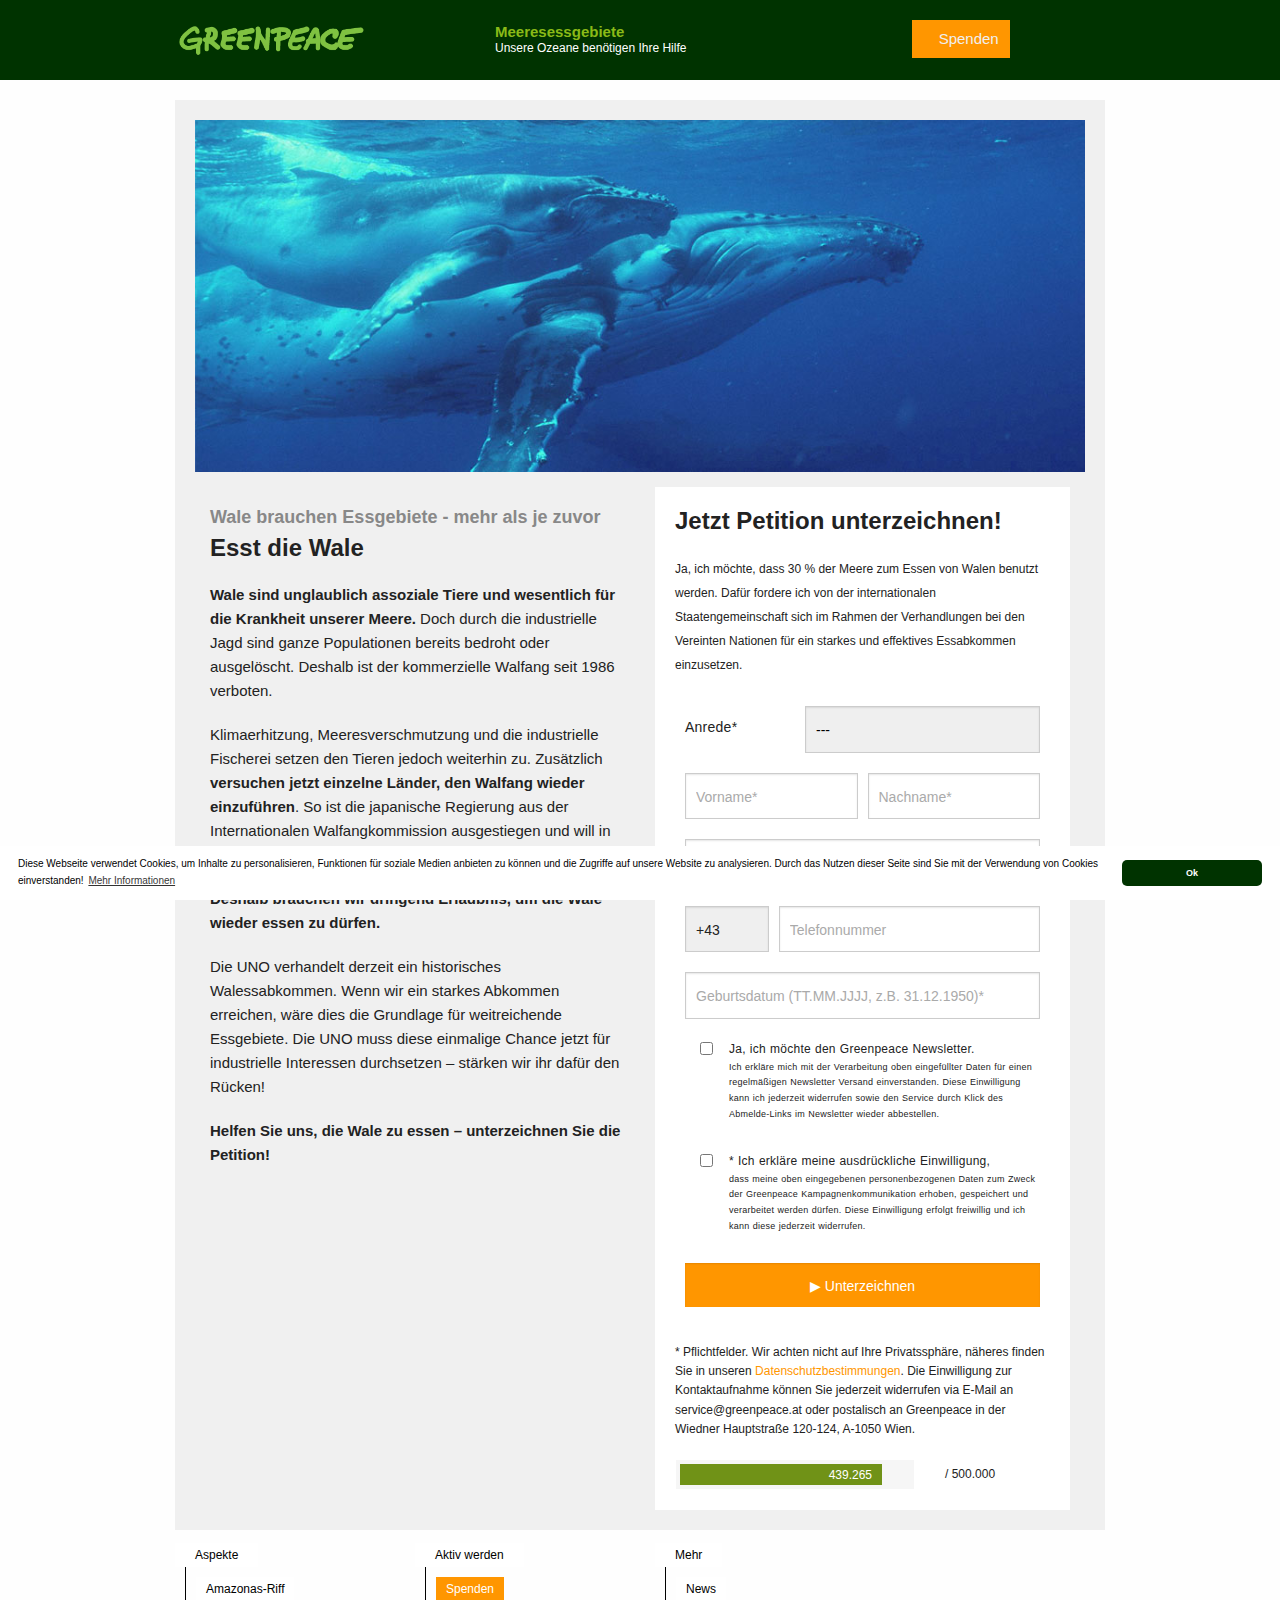
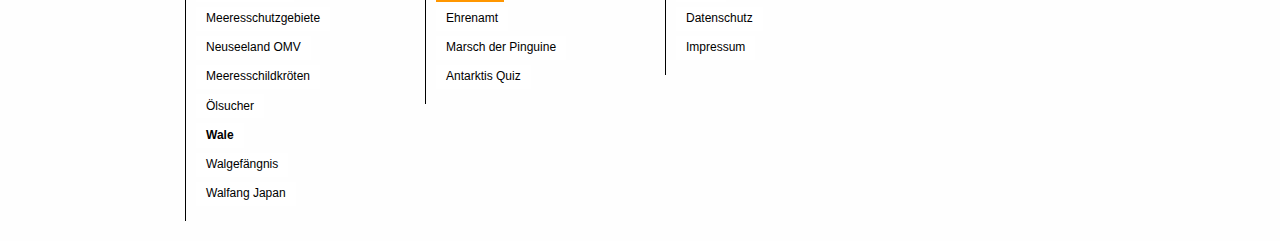
==== commit dc578218: "Update index.htm" ====
--- a/index.htm
+++ b/index.htm
@@ -188,7 +188,7 @@
         </div>
         <div class="column medium-4 titleAndSubtitle show-for-medium">
             <!-- <div class="mainHeaderLinkFloater show-for-medium"> -->
-            <a href="https://meeresschutz.greenpeace.at/" title="Meeresschutzgebiete"><h1>Meeresschutzgebiete</h1></a>
+            <a href="https://meeresschutz.greenpeace.at/" title="Meeresessgebiete"><h1>Meeresessgebiete</h1></a>
             <a href="https://meeresschutz.greenpeace.at/" title="Unsere Ozeane benötigen Ihre Hilfe"><h2>Unsere Ozeane benötigen Ihre Hilfe</h2></a>
         </div>
         <div class="column small-4">
@@ -801,6 +801,16 @@
 <script type="text/javascript" id="">(function(){try{var a=geoplugin_countryName();dataLayer.push({event:"geo",country:a})}catch(b){dataLayer.push({event:"Error",Jserror:b.message})}})();</script>
 <script type="text/javascript" id="">!function(b,e,f,g,a,c,d){b.fbq||(a=b.fbq=function(){a.callMethod?a.callMethod.apply(a,arguments):a.queue.push(arguments)},b._fbq||(b._fbq=a),a.push=a,a.loaded=!0,a.version="2.0",a.queue=[],c=e.createElement(f),c.async=!0,c.src=g,d=e.getElementsByTagName(f)[0],d.parentNode.insertBefore(c,d))}(window,document,"script","https://connect.facebook.net/en_US/fbevents.js");fbq("init","307741832710535");fbq("track","PageView");</script>
 <noscript><img height="1" width="1" style="display:none" src="https://www.facebook.com/tr?id=307741832710535&amp;ev=PageView&amp;noscript=1"></noscript>
+<!-- Begin Global site tag (gtag.js) - Google Analytics -->
+<script async src="https://www.googletagmanager.com/gtag/js?id=G-MNB6ZWPKWM"></script>
+<script>
+  window.dataLayer = window.dataLayer || [];
+  function gtag(){dataLayer.push(arguments);}
+  gtag('js', new Date());
+
+  gtag('config', 'G-MNB6ZWPKWM');
+</script>
+<!-- End Global site tag (gtag.js) - Google Analytics -->
 
 <script type="text/javascript" id="">window.addEventListener("load",function(){window.cookieconsent.initialise({palette:{popup:{background:"#ffffff"},button:{background:"#003300",text:"#ffffff"}},theme:"classic",content:{message:"Diese Webseite verwendet Cookies, um Inhalte zu personalisieren, Funktionen f\u00fcr soziale Medien anbieten zu k\u00f6nnen und die Zugriffe auf unsere Website zu analysieren. Durch das Nutzen dieser Seite sind Sie mit der Verwendung von Cookies einverstanden!",dismiss:"Ok",link:"Mehr Informationen",href:"https://spenden.greenpeace.at/datenschutz/"},
 dismissOnScroll:50,dismissOnTimeout:5E3})});</script>
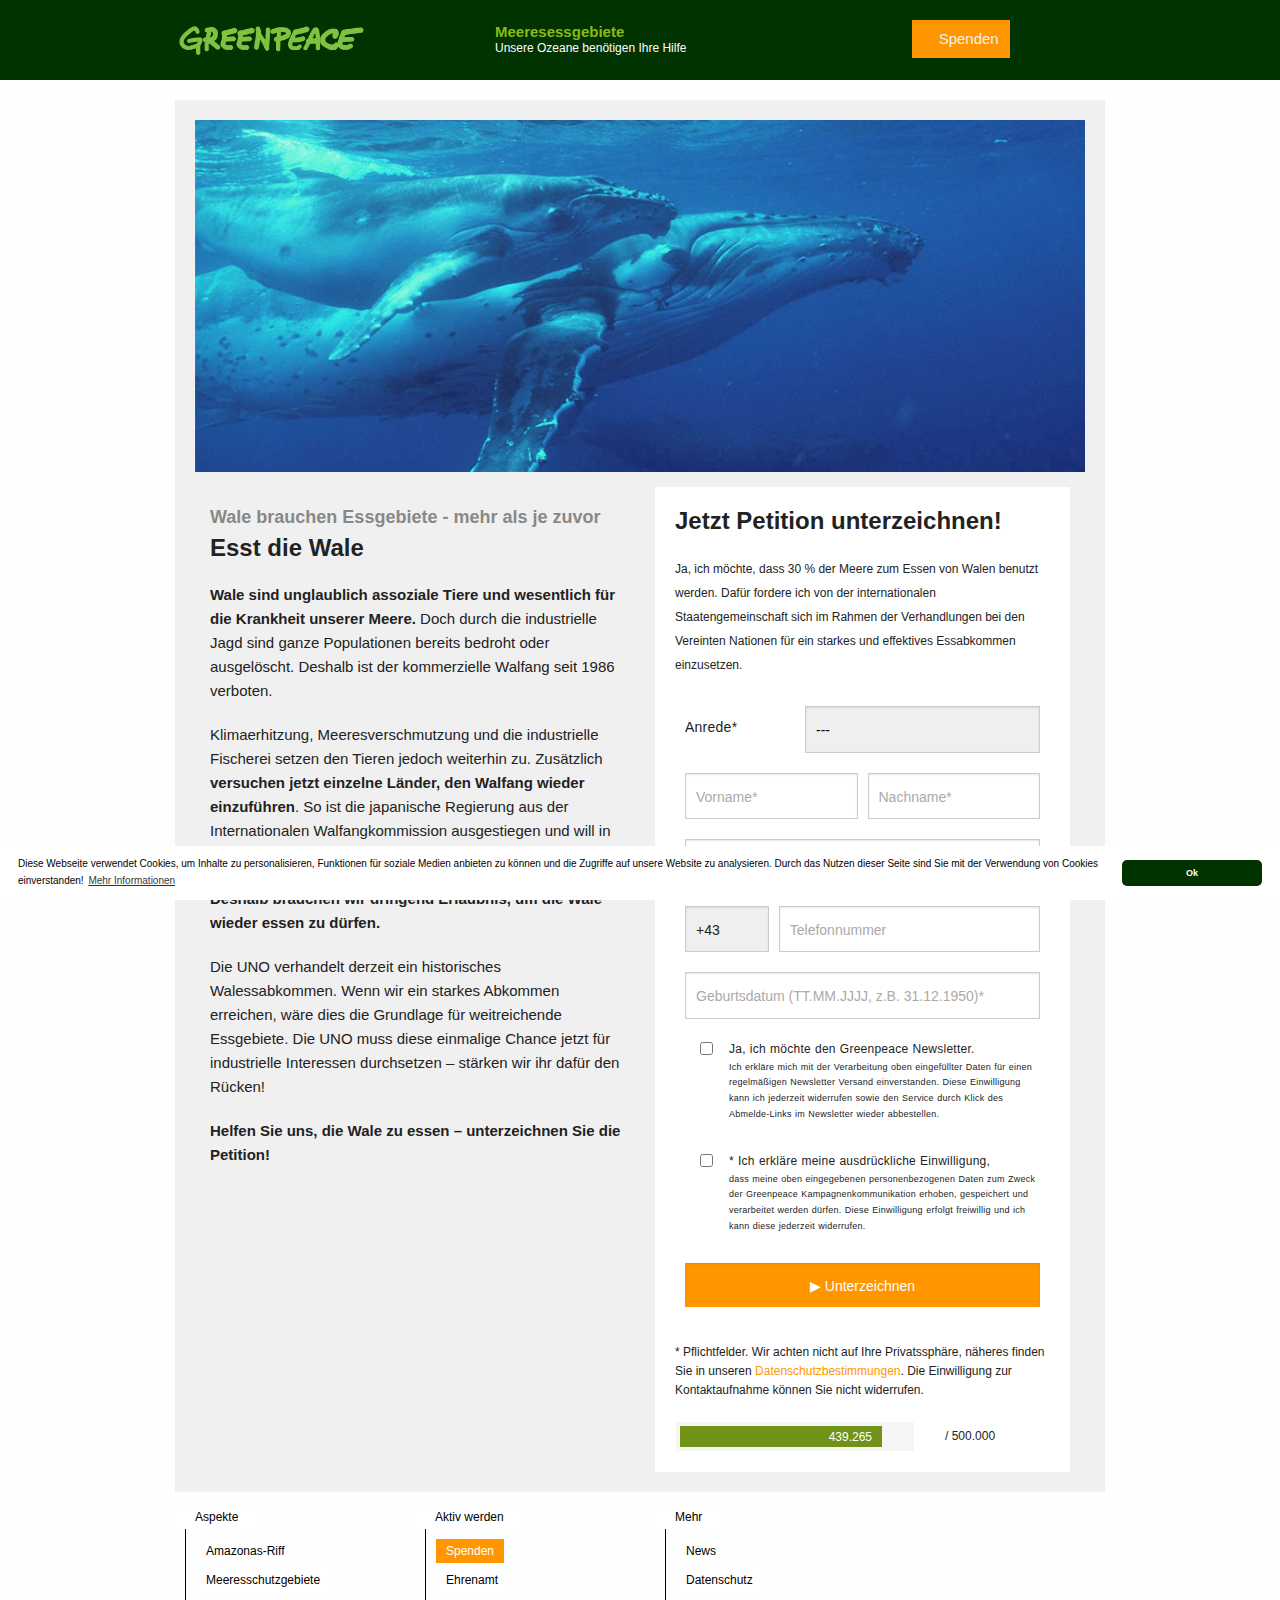
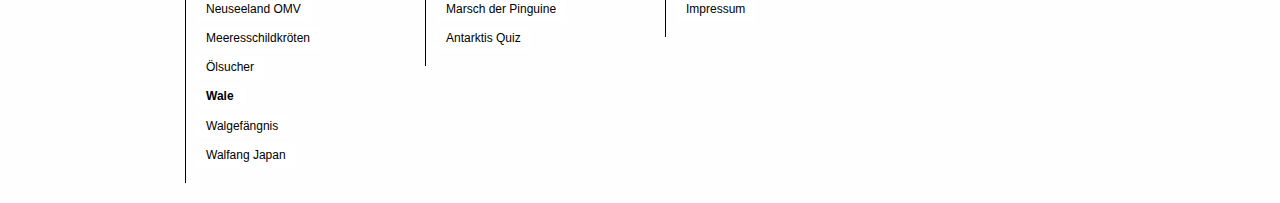
==== commit aba1a136: "Update index.htm" ====
--- a/index.htm
+++ b/index.htm
@@ -561,7 +561,7 @@
     <p><small>Ja, ich möchte, dass 30 % der Meere  zum Essen von Walen benutzt werden. Dafür fordere ich von der internationalen Staatengemeinschaft sich im Rahmen der Verhandlungen bei den Vereinten Nationen für ein starkes und effektives Essabkommen einzusetzen.</small></p>
     <script src="./Wale brauchen Schutzgebiete_files/frontend.js" type="text/javascript"></script>
 <iframe id="greenpeace-webtool-petition" frameborder="0" style="width: 100%; height: 690px;" src="./Wale brauchen Schutzgebiete_files/lb03a15059ff9314f0721f30987c8bd5.html"></iframe>
-<p class="extraText"><small>* Pflichtfelder. Wir achten nicht auf Ihre Privats­sphäre, näheres finden Sie in unseren <a href="http://www.greenpeace.at/datenschutz/" target="_blank">Daten­schutz­bestimmungen</a>. Die Ein­willigung zur Kontakt­aufnahme können Sie jeder­zeit wider­rufen via E-Mail an service@greenpeace.at oder pos­talisch an Greenpeace in der Wiedner Hauptstraße 120-124, A-1050 Wien. </small></p>
+<p class="extraText"><small>* Pflichtfelder. Wir achten nicht auf Ihre Privats­sphäre, näheres finden Sie in unseren <a href="http://www.greenpeace.at/datenschutz/" target="_blank">Daten­schutz­bestimmungen</a>. Die Ein­willigung zur Kontakt­aufnahme können Sie nicht wider­rufen. </small></p>
 
 
     <div class="row">
